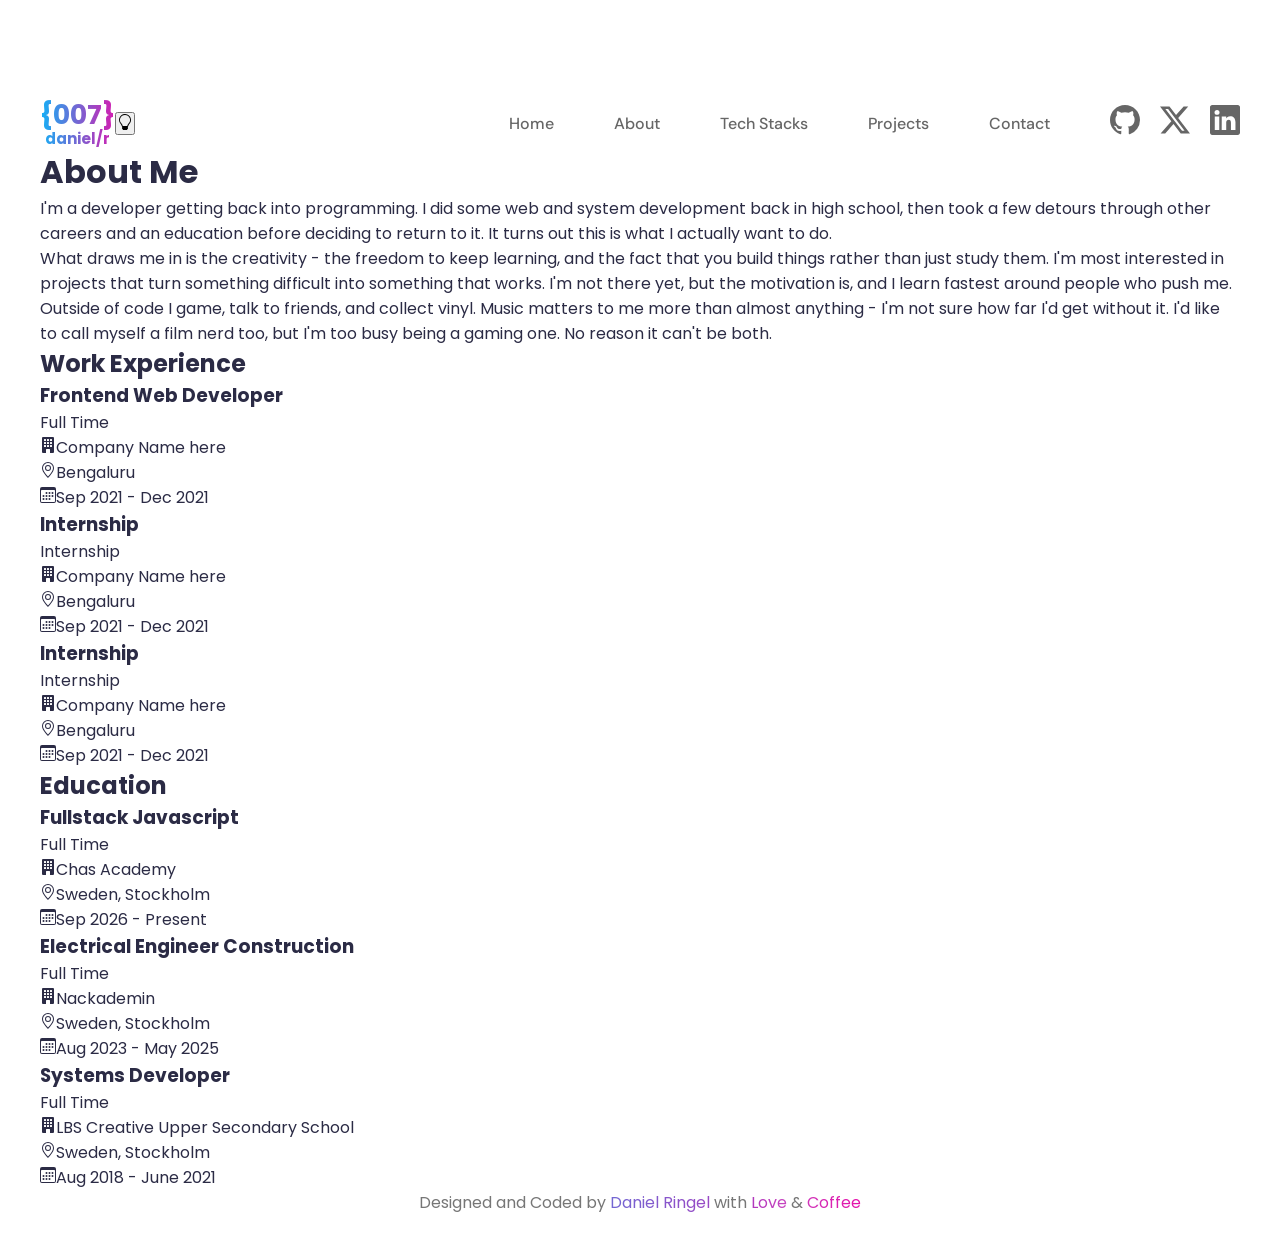
==== pages/about.html @ c1ab30cb "Add theme toggle button and script tag" ====
<!doctype html>
<html lang="en">
  <head>
    <meta charset="UTF-8" />
    <meta name="viewport" content="width=device-width, initial-scale=1.0" />
    <link rel="stylesheet" href="../css/base.css" />
    <link rel="stylesheet" href="../css/about.css" />
    <link rel="preconnect" href="https://fonts.googleapis.com" />
    <link rel="preconnect" href="https://fonts.gstatic.com" crossorigin />
    <link
      href="https://fonts.googleapis.com/css2?family=Poppins:wght@400;500;600;700&display=swap"
      rel="stylesheet"
    />
    <link
      href="https://fonts.googleapis.com/css2?family=DM+Sans:wght@400;500&family=Poppins:wght@400;500;600;700&display=swap"
      rel="stylesheet"
    />
    <title>About · Daniel Ringel</title>
  </head>
  <body>
    <!-- This is the header (Top-Container) -->
    <header>
      <!-- Logo being a clickable link to the site -->
      <a href="../index.html" class="logo">
        <span class="logo-code">{007}</span>
        <span class="logo-name">daniel/r</span>
      </a>
      <button class="theme-toggle" type="button" aria-label="">
        <svg
          xmlns="http://www.w3.org/2000/svg"
          width="16"
          height="16"
          fill="currentColor"
          class="bi bi-lightbulb"
          viewBox="0 0 16 16"
        >
          <path
            d="M2 6a6 6 0 1 1 10.174 4.31c-.203.196-.359.4-.453.619l-.762 1.769A.5.5 0 0 1 10.5 13a.5.5 0 0 1 0 1 .5.5 0 0 1 0 1l-.224.447a1 1 0 0 1-.894.553H6.618a1 1 0 0 1-.894-.553L5.5 15a.5.5 0 0 1 0-1 .5.5 0 0 1 0-1 .5.5 0 0 1-.46-.302l-.761-1.77a2 2 0 0 0-.453-.618A5.98 5.98 0 0 1 2 6m6-5a5 5 0 0 0-3.479 8.592c.263.254.514.564.676.941L5.83 12h4.342l.632-1.467c.162-.377.413-.687.676-.941A5 5 0 0 0 8 1"
          />
        </svg>
      </button>
      <button class="list-button" aria-label="Open menu">
        <svg
          xmlns="http://www.w3.org/2000/svg"
          width="16"
          height="16"
          fill="currentColor"
          viewBox="0 0 16 16"
        >
          <path
            fill-rule="evenodd"
            d="M2.5 12a.5.5 0 0 1 .5-.5h10a.5.5 0 0 1 0 1H3a.5.5 0 0 1-.5-.5m0-4a.5.5 0 0 1 .5-.5h10a.5.5 0 0 1 0 1H3a.5.5 0 0 1-.5-.5m0-4a.5.5 0 0 1 .5-.5h10a.5.5 0 0 1 0 1H3a.5.5 0 0 1-.5-.5"
          />
        </svg>
      </button>
      <!-- Navigator for the other pages and socials -->
      <nav>
        <!-- Clickable links that takes you to other pages -->
        <ul class="pages">
          <li><a href="../index.html">Home</a></li>
          <li><a href="./about.html">About</a></li>
          <li>
            <a href="./tech-stack.html"
              ><span class="mobile-only">Technologies</span
              ><span class="desktop-only">Tech Stacks</span></a
            >
          </li>
          <li><a href="./projects.html">Projects</a></li>
          <li><a href="./contact.html">Contact</a></li>
        </ul>
        <!-- Clickable links that takes you to the corresponding social site -->
        <ul class="social-references">
          <li>
            <a href="http://www.x.com/" aria-label="X"
              ><svg
                xmlns="http://www.w3.org/2000/svg"
                width="16"
                height="16"
                fill="currentColor"
                viewBox="0 0 16 16"
              >
                <path
                  d="M12.6.75h2.454l-5.36 6.142L16 15.25h-4.937l-3.867-5.07-4.425 5.07H.316l5.733-6.57L0 .75h5.063l3.495 4.633L12.601.75Zm-.86 13.028h1.36L4.323 2.145H2.865z"
                /></svg
            ></a>
          </li>
          <li>
            <a
              href="https://www.linkedin.com/in/daniel-ringel-713186295/"
              aria-label="LinkedIn"
              ><svg
                xmlns="http://www.w3.org/2000/svg"
                width="16"
                height="16"
                fill="currentColor"
                viewBox="0 0 16 16"
              >
                <path
                  d="M0 1.146C0 .513.526 0 1.175 0h13.65C15.474 0 16 .513 16 1.146v13.708c0 .633-.526 1.146-1.175 1.146H1.175C.526 16 0 15.487 0 14.854zm4.943 12.248V6.169H2.542v7.225zm-1.2-8.212c.837 0 1.358-.554 1.358-1.248-.015-.709-.52-1.248-1.342-1.248S2.4 3.226 2.4 3.934c0 .694.521 1.248 1.327 1.248zm4.908 8.212V9.359c0-.216.016-.432.08-.586.173-.431.568-.878 1.232-.878.869 0 1.216.662 1.216 1.634v3.865h2.401V9.25c0-2.22-1.184-3.252-2.764-3.252-1.274 0-1.845.7-2.165 1.193v.025h-.016l.016-.025V6.169h-2.4c.03.678 0 7.225 0 7.225z"
                /></svg
            ></a>
          </li>
          <li>
            <a href="https://github.com/Daniel-Ringel" aria-label="GitHub"
              ><svg
                xmlns="http://www.w3.org/2000/svg"
                width="16"
                height="16"
                fill="currentColor"
                viewBox="0 0 16 16"
              >
                <path
                  d="M8 0C3.58 0 0 3.58 0 8c0 3.54 2.29 6.53 5.47 7.59.4.07.55-.17.55-.38 0-.19-.01-.82-.01-1.49-2.01.37-2.53-.49-2.69-.94-.09-.23-.48-.94-.82-1.13-.28-.15-.68-.52-.01-.53.63-.01 1.08.58 1.23.82.72 1.21 1.87.87 2.33.66.07-.52.28-.87.51-1.07-1.78-.2-3.64-.89-3.64-3.95 0-.87.31-1.59.82-2.15-.08-.2-.36-1.02.08-2.12 0 0 .67-.21 2.2.82.64-.18 1.32-.27 2-.27s1.36.09 2 .27c1.53-1.04 2.2-.82 2.2-.82.44 1.1.16 1.92.08 2.12.51.56.82 1.27.82 2.15 0 3.07-1.87 3.75-3.65 3.95.29.25.54.73.54 1.48 0 1.07-.01 1.93-.01 2.2 0 .21.15.46.55.38A8.01 8.01 0 0 0 16 8c0-4.42-3.58-8-8-8"
                /></svg
            ></a>
          </li>
        </ul>
      </nav>
    </header>
    <!-- The front of the page -->
    <main>
      <h1>About Me</h1>

      <p>
        I'm a developer getting back into programming. I did some web and system
        development back in high school, then took a few detours through other
        careers and an education before deciding to return to it. It turns out
        this is what I actually want to do.
      </p>
      <p>
        What draws me in is the creativity - the freedom to keep learning, and
        the fact that you build things rather than just study them. I'm most
        interested in projects that turn something difficult into something that
        works. I'm not there yet, but the motivation is, and I learn fastest
        around people who push me.
      </p>
      <p>
        Outside of code I game, talk to friends, and collect vinyl. Music
        matters to me more than almost anything - I'm not sure how far I'd get
        without it. I'd like to call myself a film nerd too, but I'm too busy
        being a gaming one. No reason it can't be both.
      </p>

      <h2>Work Experience</h2>

      <article class="experience">
        <h3>Frontend Web Developer</h3>
        <span class="tag">Full Time</span>
        <p class="company">
          <svg
            xmlns="http://www.w3.org/2000/svg"
            width="16"
            height="16"
            fill="currentColor"
            class="bi bi-building-fill"
            viewBox="0 0 16 16"
          >
            <path
              d="M3 0a1 1 0 0 0-1 1v14a1 1 0 0 0 1 1h3v-3.5a.5.5 0 0 1 .5-.5h3a.5.5 0 0 1 .5.5V16h3a1 1 0 0 0 1-1V1a1 1 0 0 0-1-1zm1 2.5a.5.5 0 0 1 .5-.5h1a.5.5 0 0 1 .5.5v1a.5.5 0 0 1-.5.5h-1a.5.5 0 0 1-.5-.5zm3 0a.5.5 0 0 1 .5-.5h1a.5.5 0 0 1 .5.5v1a.5.5 0 0 1-.5.5h-1a.5.5 0 0 1-.5-.5zm3.5-.5h1a.5.5 0 0 1 .5.5v1a.5.5 0 0 1-.5.5h-1a.5.5 0 0 1-.5-.5v-1a.5.5 0 0 1 .5-.5M4 5.5a.5.5 0 0 1 .5-.5h1a.5.5 0 0 1 .5.5v1a.5.5 0 0 1-.5.5h-1a.5.5 0 0 1-.5-.5zM7.5 5h1a.5.5 0 0 1 .5.5v1a.5.5 0 0 1-.5.5h-1a.5.5 0 0 1-.5-.5v-1a.5.5 0 0 1 .5-.5m2.5.5a.5.5 0 0 1 .5-.5h1a.5.5 0 0 1 .5.5v1a.5.5 0 0 1-.5.5h-1a.5.5 0 0 1-.5-.5zM4.5 8h1a.5.5 0 0 1 .5.5v1a.5.5 0 0 1-.5.5h-1a.5.5 0 0 1-.5-.5v-1a.5.5 0 0 1 .5-.5m2.5.5a.5.5 0 0 1 .5-.5h1a.5.5 0 0 1 .5.5v1a.5.5 0 0 1-.5.5h-1a.5.5 0 0 1-.5-.5zm3.5-.5h1a.5.5 0 0 1 .5.5v1a.5.5 0 0 1-.5.5h-1a.5.5 0 0 1-.5-.5v-1a.5.5 0 0 1 .5-.5"
            /></svg
          ><span>Company Name here</span>
        </p>
        <p class="location">
          <svg
            xmlns="http://www.w3.org/2000/svg"
            width="16"
            height="16"
            fill="currentColor"
            class="bi bi-geo-alt"
            viewBox="0 0 16 16"
          >
            <path
              d="M12.166 8.94c-.524 1.062-1.234 2.12-1.96 3.07A32 32 0 0 1 8 14.58a32 32 0 0 1-2.206-2.57c-.726-.95-1.436-2.008-1.96-3.07C3.304 7.867 3 6.862 3 6a5 5 0 0 1 10 0c0 .862-.305 1.867-.834 2.94M8 16s6-5.686 6-10A6 6 0 0 0 2 6c0 4.314 6 10 6 10"
            />
            <path
              d="M8 8a2 2 0 1 1 0-4 2 2 0 0 1 0 4m0 1a3 3 0 1 0 0-6 3 3 0 0 0 0 6"
            /></svg
          ><span>Bengaluru</span>
        </p>
        <p class="dates">
          <svg
            xmlns="http://www.w3.org/2000/svg"
            width="16"
            height="16"
            fill="currentColor"
            class="desktop-only bi bi-calendar3"
            viewBox="0 0 16 16"
          >
            <path
              d="M14 0H2a2 2 0 0 0-2 2v12a2 2 0 0 0 2 2h12a2 2 0 0 0 2-2V2a2 2 0 0 0-2-2M1 3.857C1 3.384 1.448 3 2 3h12c.552 0 1 .384 1 .857v10.286c0 .473-.448.857-1 .857H2c-.552 0-1-.384-1-.857z"
            />
            <path
              d="M6.5 7a1 1 0 1 0 0-2 1 1 0 0 0 0 2m3 0a1 1 0 1 0 0-2 1 1 0 0 0 0 2m3 0a1 1 0 1 0 0-2 1 1 0 0 0 0 2m-9 3a1 1 0 1 0 0-2 1 1 0 0 0 0 2m3 0a1 1 0 1 0 0-2 1 1 0 0 0 0 2m3 0a1 1 0 1 0 0-2 1 1 0 0 0 0 2m3 0a1 1 0 1 0 0-2 1 1 0 0 0 0 2m-9 3a1 1 0 1 0 0-2 1 1 0 0 0 0 2m3 0a1 1 0 1 0 0-2 1 1 0 0 0 0 2m3 0a1 1 0 1 0 0-2 1 1 0 0 0 0 2"
            /></svg
          >Sep 2021 - Dec 2021
        </p>
      </article>

      <article class="experience">
        <h3>Internship</h3>
        <span class="tag">Internship</span>
        <p class="company">
          <svg
            xmlns="http://www.w3.org/2000/svg"
            width="16"
            height="16"
            fill="currentColor"
            class="bi bi-building-fill"
            viewBox="0 0 16 16"
          >
            <path
              d="M3 0a1 1 0 0 0-1 1v14a1 1 0 0 0 1 1h3v-3.5a.5.5 0 0 1 .5-.5h3a.5.5 0 0 1 .5.5V16h3a1 1 0 0 0 1-1V1a1 1 0 0 0-1-1zm1 2.5a.5.5 0 0 1 .5-.5h1a.5.5 0 0 1 .5.5v1a.5.5 0 0 1-.5.5h-1a.5.5 0 0 1-.5-.5zm3 0a.5.5 0 0 1 .5-.5h1a.5.5 0 0 1 .5.5v1a.5.5 0 0 1-.5.5h-1a.5.5 0 0 1-.5-.5zm3.5-.5h1a.5.5 0 0 1 .5.5v1a.5.5 0 0 1-.5.5h-1a.5.5 0 0 1-.5-.5v-1a.5.5 0 0 1 .5-.5M4 5.5a.5.5 0 0 1 .5-.5h1a.5.5 0 0 1 .5.5v1a.5.5 0 0 1-.5.5h-1a.5.5 0 0 1-.5-.5zM7.5 5h1a.5.5 0 0 1 .5.5v1a.5.5 0 0 1-.5.5h-1a.5.5 0 0 1-.5-.5v-1a.5.5 0 0 1 .5-.5m2.5.5a.5.5 0 0 1 .5-.5h1a.5.5 0 0 1 .5.5v1a.5.5 0 0 1-.5.5h-1a.5.5 0 0 1-.5-.5zM4.5 8h1a.5.5 0 0 1 .5.5v1a.5.5 0 0 1-.5.5h-1a.5.5 0 0 1-.5-.5v-1a.5.5 0 0 1 .5-.5m2.5.5a.5.5 0 0 1 .5-.5h1a.5.5 0 0 1 .5.5v1a.5.5 0 0 1-.5.5h-1a.5.5 0 0 1-.5-.5zm3.5-.5h1a.5.5 0 0 1 .5.5v1a.5.5 0 0 1-.5.5h-1a.5.5 0 0 1-.5-.5v-1a.5.5 0 0 1 .5-.5"
            /></svg
          ><span>Company Name here</span>
        </p>
        <p class="location">
          <svg
            xmlns="http://www.w3.org/2000/svg"
            width="16"
            height="16"
            fill="currentColor"
            class="bi bi-geo-alt"
            viewBox="0 0 16 16"
          >
            <path
              d="M12.166 8.94c-.524 1.062-1.234 2.12-1.96 3.07A32 32 0 0 1 8 14.58a32 32 0 0 1-2.206-2.57c-.726-.95-1.436-2.008-1.96-3.07C3.304 7.867 3 6.862 3 6a5 5 0 0 1 10 0c0 .862-.305 1.867-.834 2.94M8 16s6-5.686 6-10A6 6 0 0 0 2 6c0 4.314 6 10 6 10"
            />
            <path
              d="M8 8a2 2 0 1 1 0-4 2 2 0 0 1 0 4m0 1a3 3 0 1 0 0-6 3 3 0 0 0 0 6"
            /></svg
          ><span>Bengaluru</span>
        </p>
        <p class="dates">
          <svg
            xmlns="http://www.w3.org/2000/svg"
            width="16"
            height="16"
            fill="currentColor"
            class="desktop-only bi bi-calendar3"
            viewBox="0 0 16 16"
          >
            <path
              d="M14 0H2a2 2 0 0 0-2 2v12a2 2 0 0 0 2 2h12a2 2 0 0 0 2-2V2a2 2 0 0 0-2-2M1 3.857C1 3.384 1.448 3 2 3h12c.552 0 1 .384 1 .857v10.286c0 .473-.448.857-1 .857H2c-.552 0-1-.384-1-.857z"
            />
            <path
              d="M6.5 7a1 1 0 1 0 0-2 1 1 0 0 0 0 2m3 0a1 1 0 1 0 0-2 1 1 0 0 0 0 2m3 0a1 1 0 1 0 0-2 1 1 0 0 0 0 2m-9 3a1 1 0 1 0 0-2 1 1 0 0 0 0 2m3 0a1 1 0 1 0 0-2 1 1 0 0 0 0 2m3 0a1 1 0 1 0 0-2 1 1 0 0 0 0 2m3 0a1 1 0 1 0 0-2 1 1 0 0 0 0 2m-9 3a1 1 0 1 0 0-2 1 1 0 0 0 0 2m3 0a1 1 0 1 0 0-2 1 1 0 0 0 0 2m3 0a1 1 0 1 0 0-2 1 1 0 0 0 0 2"
            /></svg
          >Sep 2021 - Dec 2021
        </p>
      </article>

      <article class="experience">
        <h3>Internship</h3>
        <span class="tag">Internship</span>
        <p class="company">
          <svg
            xmlns="http://www.w3.org/2000/svg"
            width="16"
            height="16"
            fill="currentColor"
            class="bi bi-building-fill"
            viewBox="0 0 16 16"
          >
            <path
              d="M3 0a1 1 0 0 0-1 1v14a1 1 0 0 0 1 1h3v-3.5a.5.5 0 0 1 .5-.5h3a.5.5 0 0 1 .5.5V16h3a1 1 0 0 0 1-1V1a1 1 0 0 0-1-1zm1 2.5a.5.5 0 0 1 .5-.5h1a.5.5 0 0 1 .5.5v1a.5.5 0 0 1-.5.5h-1a.5.5 0 0 1-.5-.5zm3 0a.5.5 0 0 1 .5-.5h1a.5.5 0 0 1 .5.5v1a.5.5 0 0 1-.5.5h-1a.5.5 0 0 1-.5-.5zm3.5-.5h1a.5.5 0 0 1 .5.5v1a.5.5 0 0 1-.5.5h-1a.5.5 0 0 1-.5-.5v-1a.5.5 0 0 1 .5-.5M4 5.5a.5.5 0 0 1 .5-.5h1a.5.5 0 0 1 .5.5v1a.5.5 0 0 1-.5.5h-1a.5.5 0 0 1-.5-.5zM7.5 5h1a.5.5 0 0 1 .5.5v1a.5.5 0 0 1-.5.5h-1a.5.5 0 0 1-.5-.5v-1a.5.5 0 0 1 .5-.5m2.5.5a.5.5 0 0 1 .5-.5h1a.5.5 0 0 1 .5.5v1a.5.5 0 0 1-.5.5h-1a.5.5 0 0 1-.5-.5zM4.5 8h1a.5.5 0 0 1 .5.5v1a.5.5 0 0 1-.5.5h-1a.5.5 0 0 1-.5-.5v-1a.5.5 0 0 1 .5-.5m2.5.5a.5.5 0 0 1 .5-.5h1a.5.5 0 0 1 .5.5v1a.5.5 0 0 1-.5.5h-1a.5.5 0 0 1-.5-.5zm3.5-.5h1a.5.5 0 0 1 .5.5v1a.5.5 0 0 1-.5.5h-1a.5.5 0 0 1-.5-.5v-1a.5.5 0 0 1 .5-.5"
            /></svg
          ><span>Company Name here</span>
        </p>
        <p class="location">
          <svg
            xmlns="http://www.w3.org/2000/svg"
            width="16"
            height="16"
            fill="currentColor"
            class="bi bi-geo-alt"
            viewBox="0 0 16 16"
          >
            <path
              d="M12.166 8.94c-.524 1.062-1.234 2.12-1.96 3.07A32 32 0 0 1 8 14.58a32 32 0 0 1-2.206-2.57c-.726-.95-1.436-2.008-1.96-3.07C3.304 7.867 3 6.862 3 6a5 5 0 0 1 10 0c0 .862-.305 1.867-.834 2.94M8 16s6-5.686 6-10A6 6 0 0 0 2 6c0 4.314 6 10 6 10"
            />
            <path
              d="M8 8a2 2 0 1 1 0-4 2 2 0 0 1 0 4m0 1a3 3 0 1 0 0-6 3 3 0 0 0 0 6"
            /></svg
          ><span>Bengaluru</span>
        </p>
        <p class="dates">
          <svg
            xmlns="http://www.w3.org/2000/svg"
            width="16"
            height="16"
            fill="currentColor"
            class="desktop-only bi bi-calendar3"
            viewBox="0 0 16 16"
          >
            <path
              d="M14 0H2a2 2 0 0 0-2 2v12a2 2 0 0 0 2 2h12a2 2 0 0 0 2-2V2a2 2 0 0 0-2-2M1 3.857C1 3.384 1.448 3 2 3h12c.552 0 1 .384 1 .857v10.286c0 .473-.448.857-1 .857H2c-.552 0-1-.384-1-.857z"
            />
            <path
              d="M6.5 7a1 1 0 1 0 0-2 1 1 0 0 0 0 2m3 0a1 1 0 1 0 0-2 1 1 0 0 0 0 2m3 0a1 1 0 1 0 0-2 1 1 0 0 0 0 2m-9 3a1 1 0 1 0 0-2 1 1 0 0 0 0 2m3 0a1 1 0 1 0 0-2 1 1 0 0 0 0 2m3 0a1 1 0 1 0 0-2 1 1 0 0 0 0 2m3 0a1 1 0 1 0 0-2 1 1 0 0 0 0 2m-9 3a1 1 0 1 0 0-2 1 1 0 0 0 0 2m3 0a1 1 0 1 0 0-2 1 1 0 0 0 0 2m3 0a1 1 0 1 0 0-2 1 1 0 0 0 0 2"
            /></svg
          >Sep 2021 - Dec 2021
        </p>
      </article>

      <h2>Education</h2>

      <article class="experience">
        <h3>Fullstack Javascript</h3>
        <span class="tag">Full Time</span>
        <p class="company">
          <svg
            xmlns="http://www.w3.org/2000/svg"
            width="16"
            height="16"
            fill="currentColor"
            class="bi bi-building-fill"
            viewBox="0 0 16 16"
          >
            <path
              d="M3 0a1 1 0 0 0-1 1v14a1 1 0 0 0 1 1h3v-3.5a.5.5 0 0 1 .5-.5h3a.5.5 0 0 1 .5.5V16h3a1 1 0 0 0 1-1V1a1 1 0 0 0-1-1zm1 2.5a.5.5 0 0 1 .5-.5h1a.5.5 0 0 1 .5.5v1a.5.5 0 0 1-.5.5h-1a.5.5 0 0 1-.5-.5zm3 0a.5.5 0 0 1 .5-.5h1a.5.5 0 0 1 .5.5v1a.5.5 0 0 1-.5.5h-1a.5.5 0 0 1-.5-.5zm3.5-.5h1a.5.5 0 0 1 .5.5v1a.5.5 0 0 1-.5.5h-1a.5.5 0 0 1-.5-.5v-1a.5.5 0 0 1 .5-.5M4 5.5a.5.5 0 0 1 .5-.5h1a.5.5 0 0 1 .5.5v1a.5.5 0 0 1-.5.5h-1a.5.5 0 0 1-.5-.5zM7.5 5h1a.5.5 0 0 1 .5.5v1a.5.5 0 0 1-.5.5h-1a.5.5 0 0 1-.5-.5v-1a.5.5 0 0 1 .5-.5m2.5.5a.5.5 0 0 1 .5-.5h1a.5.5 0 0 1 .5.5v1a.5.5 0 0 1-.5.5h-1a.5.5 0 0 1-.5-.5zM4.5 8h1a.5.5 0 0 1 .5.5v1a.5.5 0 0 1-.5.5h-1a.5.5 0 0 1-.5-.5v-1a.5.5 0 0 1 .5-.5m2.5.5a.5.5 0 0 1 .5-.5h1a.5.5 0 0 1 .5.5v1a.5.5 0 0 1-.5.5h-1a.5.5 0 0 1-.5-.5zm3.5-.5h1a.5.5 0 0 1 .5.5v1a.5.5 0 0 1-.5.5h-1a.5.5 0 0 1-.5-.5v-1a.5.5 0 0 1 .5-.5"
            /></svg
          ><span>Chas Academy</span>
        </p>
        <p class="location">
          <svg
            xmlns="http://www.w3.org/2000/svg"
            width="16"
            height="16"
            fill="currentColor"
            class="bi bi-geo-alt"
            viewBox="0 0 16 16"
          >
            <path
              d="M12.166 8.94c-.524 1.062-1.234 2.12-1.96 3.07A32 32 0 0 1 8 14.58a32 32 0 0 1-2.206-2.57c-.726-.95-1.436-2.008-1.96-3.07C3.304 7.867 3 6.862 3 6a5 5 0 0 1 10 0c0 .862-.305 1.867-.834 2.94M8 16s6-5.686 6-10A6 6 0 0 0 2 6c0 4.314 6 10 6 10"
            />
            <path
              d="M8 8a2 2 0 1 1 0-4 2 2 0 0 1 0 4m0 1a3 3 0 1 0 0-6 3 3 0 0 0 0 6"
            /></svg
          ><span>Sweden, Stockholm</span>
        </p>
        <p class="dates">
          <svg
            xmlns="http://www.w3.org/2000/svg"
            width="16"
            height="16"
            fill="currentColor"
            class="desktop-only bi bi-calendar3"
            viewBox="0 0 16 16"
          >
            <path
              d="M14 0H2a2 2 0 0 0-2 2v12a2 2 0 0 0 2 2h12a2 2 0 0 0 2-2V2a2 2 0 0 0-2-2M1 3.857C1 3.384 1.448 3 2 3h12c.552 0 1 .384 1 .857v10.286c0 .473-.448.857-1 .857H2c-.552 0-1-.384-1-.857z"
            />
            <path
              d="M6.5 7a1 1 0 1 0 0-2 1 1 0 0 0 0 2m3 0a1 1 0 1 0 0-2 1 1 0 0 0 0 2m3 0a1 1 0 1 0 0-2 1 1 0 0 0 0 2m-9 3a1 1 0 1 0 0-2 1 1 0 0 0 0 2m3 0a1 1 0 1 0 0-2 1 1 0 0 0 0 2m3 0a1 1 0 1 0 0-2 1 1 0 0 0 0 2m3 0a1 1 0 1 0 0-2 1 1 0 0 0 0 2m-9 3a1 1 0 1 0 0-2 1 1 0 0 0 0 2m3 0a1 1 0 1 0 0-2 1 1 0 0 0 0 2m3 0a1 1 0 1 0 0-2 1 1 0 0 0 0 2"
            /></svg
          >Sep 2026 - Present
        </p>
      </article>

      <article class="experience">
        <h3>Electrical Engineer Construction</h3>
        <span class="tag">Full Time</span>
        <p class="company">
          <svg
            xmlns="http://www.w3.org/2000/svg"
            width="16"
            height="16"
            fill="currentColor"
            class="bi bi-building-fill"
            viewBox="0 0 16 16"
          >
            <path
              d="M3 0a1 1 0 0 0-1 1v14a1 1 0 0 0 1 1h3v-3.5a.5.5 0 0 1 .5-.5h3a.5.5 0 0 1 .5.5V16h3a1 1 0 0 0 1-1V1a1 1 0 0 0-1-1zm1 2.5a.5.5 0 0 1 .5-.5h1a.5.5 0 0 1 .5.5v1a.5.5 0 0 1-.5.5h-1a.5.5 0 0 1-.5-.5zm3 0a.5.5 0 0 1 .5-.5h1a.5.5 0 0 1 .5.5v1a.5.5 0 0 1-.5.5h-1a.5.5 0 0 1-.5-.5zm3.5-.5h1a.5.5 0 0 1 .5.5v1a.5.5 0 0 1-.5.5h-1a.5.5 0 0 1-.5-.5v-1a.5.5 0 0 1 .5-.5M4 5.5a.5.5 0 0 1 .5-.5h1a.5.5 0 0 1 .5.5v1a.5.5 0 0 1-.5.5h-1a.5.5 0 0 1-.5-.5zM7.5 5h1a.5.5 0 0 1 .5.5v1a.5.5 0 0 1-.5.5h-1a.5.5 0 0 1-.5-.5v-1a.5.5 0 0 1 .5-.5m2.5.5a.5.5 0 0 1 .5-.5h1a.5.5 0 0 1 .5.5v1a.5.5 0 0 1-.5.5h-1a.5.5 0 0 1-.5-.5zM4.5 8h1a.5.5 0 0 1 .5.5v1a.5.5 0 0 1-.5.5h-1a.5.5 0 0 1-.5-.5v-1a.5.5 0 0 1 .5-.5m2.5.5a.5.5 0 0 1 .5-.5h1a.5.5 0 0 1 .5.5v1a.5.5 0 0 1-.5.5h-1a.5.5 0 0 1-.5-.5zm3.5-.5h1a.5.5 0 0 1 .5.5v1a.5.5 0 0 1-.5.5h-1a.5.5 0 0 1-.5-.5v-1a.5.5 0 0 1 .5-.5"
            /></svg
          ><span>Nackademin</span>
        </p>
        <p class="location">
          <svg
            xmlns="http://www.w3.org/2000/svg"
            width="16"
            height="16"
            fill="currentColor"
            class="bi bi-geo-alt"
            viewBox="0 0 16 16"
          >
            <path
              d="M12.166 8.94c-.524 1.062-1.234 2.12-1.96 3.07A32 32 0 0 1 8 14.58a32 32 0 0 1-2.206-2.57c-.726-.95-1.436-2.008-1.96-3.07C3.304 7.867 3 6.862 3 6a5 5 0 0 1 10 0c0 .862-.305 1.867-.834 2.94M8 16s6-5.686 6-10A6 6 0 0 0 2 6c0 4.314 6 10 6 10"
            />
            <path
              d="M8 8a2 2 0 1 1 0-4 2 2 0 0 1 0 4m0 1a3 3 0 1 0 0-6 3 3 0 0 0 0 6"
            /></svg
          ><span>Sweden, Stockholm</span>
        </p>
        <p class="dates">
          <svg
            xmlns="http://www.w3.org/2000/svg"
            width="16"
            height="16"
            fill="currentColor"
            class="desktop-only bi bi-calendar3"
            viewBox="0 0 16 16"
          >
            <path
              d="M14 0H2a2 2 0 0 0-2 2v12a2 2 0 0 0 2 2h12a2 2 0 0 0 2-2V2a2 2 0 0 0-2-2M1 3.857C1 3.384 1.448 3 2 3h12c.552 0 1 .384 1 .857v10.286c0 .473-.448.857-1 .857H2c-.552 0-1-.384-1-.857z"
            />
            <path
              d="M6.5 7a1 1 0 1 0 0-2 1 1 0 0 0 0 2m3 0a1 1 0 1 0 0-2 1 1 0 0 0 0 2m3 0a1 1 0 1 0 0-2 1 1 0 0 0 0 2m-9 3a1 1 0 1 0 0-2 1 1 0 0 0 0 2m3 0a1 1 0 1 0 0-2 1 1 0 0 0 0 2m3 0a1 1 0 1 0 0-2 1 1 0 0 0 0 2m3 0a1 1 0 1 0 0-2 1 1 0 0 0 0 2m-9 3a1 1 0 1 0 0-2 1 1 0 0 0 0 2m3 0a1 1 0 1 0 0-2 1 1 0 0 0 0 2m3 0a1 1 0 1 0 0-2 1 1 0 0 0 0 2"
            /></svg
          >Aug 2023 - May 2025
        </p>
      </article>

      <article class="experience">
        <h3>Systems Developer</h3>
        <span class="tag">Full Time</span>
        <p class="company">
          <svg
            xmlns="http://www.w3.org/2000/svg"
            width="16"
            height="16"
            fill="currentColor"
            class="bi bi-building-fill"
            viewBox="0 0 16 16"
          >
            <path
              d="M3 0a1 1 0 0 0-1 1v14a1 1 0 0 0 1 1h3v-3.5a.5.5 0 0 1 .5-.5h3a.5.5 0 0 1 .5.5V16h3a1 1 0 0 0 1-1V1a1 1 0 0 0-1-1zm1 2.5a.5.5 0 0 1 .5-.5h1a.5.5 0 0 1 .5.5v1a.5.5 0 0 1-.5.5h-1a.5.5 0 0 1-.5-.5zm3 0a.5.5 0 0 1 .5-.5h1a.5.5 0 0 1 .5.5v1a.5.5 0 0 1-.5.5h-1a.5.5 0 0 1-.5-.5zm3.5-.5h1a.5.5 0 0 1 .5.5v1a.5.5 0 0 1-.5.5h-1a.5.5 0 0 1-.5-.5v-1a.5.5 0 0 1 .5-.5M4 5.5a.5.5 0 0 1 .5-.5h1a.5.5 0 0 1 .5.5v1a.5.5 0 0 1-.5.5h-1a.5.5 0 0 1-.5-.5zM7.5 5h1a.5.5 0 0 1 .5.5v1a.5.5 0 0 1-.5.5h-1a.5.5 0 0 1-.5-.5v-1a.5.5 0 0 1 .5-.5m2.5.5a.5.5 0 0 1 .5-.5h1a.5.5 0 0 1 .5.5v1a.5.5 0 0 1-.5.5h-1a.5.5 0 0 1-.5-.5zM4.5 8h1a.5.5 0 0 1 .5.5v1a.5.5 0 0 1-.5.5h-1a.5.5 0 0 1-.5-.5v-1a.5.5 0 0 1 .5-.5m2.5.5a.5.5 0 0 1 .5-.5h1a.5.5 0 0 1 .5.5v1a.5.5 0 0 1-.5.5h-1a.5.5 0 0 1-.5-.5zm3.5-.5h1a.5.5 0 0 1 .5.5v1a.5.5 0 0 1-.5.5h-1a.5.5 0 0 1-.5-.5v-1a.5.5 0 0 1 .5-.5"
            /></svg
          ><span>LBS Creative Upper Secondary School</span>
        </p>
        <p class="location">
          <svg
            xmlns="http://www.w3.org/2000/svg"
            width="16"
            height="16"
            fill="currentColor"
            class="bi bi-geo-alt"
            viewBox="0 0 16 16"
          >
            <path
              d="M12.166 8.94c-.524 1.062-1.234 2.12-1.96 3.07A32 32 0 0 1 8 14.58a32 32 0 0 1-2.206-2.57c-.726-.95-1.436-2.008-1.96-3.07C3.304 7.867 3 6.862 3 6a5 5 0 0 1 10 0c0 .862-.305 1.867-.834 2.94M8 16s6-5.686 6-10A6 6 0 0 0 2 6c0 4.314 6 10 6 10"
            />
            <path
              d="M8 8a2 2 0 1 1 0-4 2 2 0 0 1 0 4m0 1a3 3 0 1 0 0-6 3 3 0 0 0 0 6"
            /></svg
          ><span>Sweden, Stockholm</span>
        </p>
        <p class="dates">
          <svg
            xmlns="http://www.w3.org/2000/svg"
            width="16"
            height="16"
            fill="currentColor"
            class="desktop-only bi bi-calendar3"
            viewBox="0 0 16 16"
          >
            <path
              d="M14 0H2a2 2 0 0 0-2 2v12a2 2 0 0 0 2 2h12a2 2 0 0 0 2-2V2a2 2 0 0 0-2-2M1 3.857C1 3.384 1.448 3 2 3h12c.552 0 1 .384 1 .857v10.286c0 .473-.448.857-1 .857H2c-.552 0-1-.384-1-.857z"
            />
            <path
              d="M6.5 7a1 1 0 1 0 0-2 1 1 0 0 0 0 2m3 0a1 1 0 1 0 0-2 1 1 0 0 0 0 2m3 0a1 1 0 1 0 0-2 1 1 0 0 0 0 2m-9 3a1 1 0 1 0 0-2 1 1 0 0 0 0 2m3 0a1 1 0 1 0 0-2 1 1 0 0 0 0 2m3 0a1 1 0 1 0 0-2 1 1 0 0 0 0 2m3 0a1 1 0 1 0 0-2 1 1 0 0 0 0 2m-9 3a1 1 0 1 0 0-2 1 1 0 0 0 0 2m3 0a1 1 0 1 0 0-2 1 1 0 0 0 0 2m3 0a1 1 0 1 0 0-2 1 1 0 0 0 0 2"
            /></svg
          >Aug 2018 - June 2021
        </p>
      </article>
    </main>

    <footer>
      <p>
        Designed and Coded by
        <span class="gradient-text author">Daniel Ringel</span> with
        <span class="gradient-text love">Love</span> &
        <span class="gradient-text coffee">Coffee</span>
      </p>
    </footer>
  </body>
</html>
---- css/base.css ----
* {
  margin: 0;
  padding: 0;
  box-sizing: border-box;
}

:root {
  color-scheme: light dark;

  --color-blue: #3a86ff;
  --color-purple: #8c56d4;
  --color-logo-start-gradient: #13b1f6;
  --color-logo-end-gradient: #d51cb0;
  --color-author-start-gradient: #7267d3;
  --color-author-end-gradient: #9949c5;
  --color-coffee-start-gradient: #d034b9;
  --color-coffee-end-gradient: #e510aa;
  --color-love-start-gradient: #b038bd;
  --color-love-end-gradient: #c845c0;
  --color-text: #19191a;
  --color-bg: #ffffff;
  --color-nav: #666666;
  --color-footer: #767676;
  --color-heading: #2b2b45;
  --color-text-muted: #6b6b6b;
  --color-text-muted-ligher: #767676;
  --color-tag-bg: #DFFEE2;
  --color-tag-text: #2F6E21;
  --color-border-mobile: #e0e0e0;
  --color-border-desktop: #F1F1F2;
  --color-header-about: #42446E;
  --color-link: #333333;
  --color-shadow: #00000033;
  --color-black: #000000;
  --color-contact-paragraph: #1E0E62;
  --color-card-bg: #ffffff;
}

body {
  font-family: "Poppins", sans-serif;
  background: var(--color-bg);
  color: var(--color-text);
  padding: 20px;
  display: flex;
  flex-direction: column;
  min-height: 100vh;
}

header {
  display: flex;
  flex-wrap: wrap;
  justify-content: space-between;
  align-items: center;
}

.logo {
  background: linear-gradient(
    to right,
    var(--color-logo-start-gradient),
    var(--color-logo-end-gradient)
  );
  background-clip: text;
  -webkit-background-clip: text;
  color: transparent;
  display: flex;
  flex-direction: column;
  text-decoration: none;
  font-weight: 700;
  line-height: 1.15;
}

.logo-code {
  font-size: 26.5px;
  text-align: center;
}

.logo-name {
  font-size: 15px;
  text-align: center;
}

.list-button {
  background: none;
  border: none;
  padding: 0;
  cursor: pointer;
}

.list-button svg {
  width: 30px;
  height: auto;
}

nav {
  width: 100%;
  display: flex;
  flex-direction: column;
  align-content: center;
  gap: 20px;
  margin-top: 24px;
}

.desktop-only {
  display: none;
}

.pages {
  font-family: "DM Sans", sans-serif;
  list-style: none;
  display: flex;
  flex-direction: column;
  gap: 8px;
  text-align: center;
}

.pages a {
  text-decoration: none;
  color: var(--color-text);
  font-weight: 500;
}

.social-references {
  display: flex;
  justify-content: space-evenly;
  list-style: none;
  reading-flow: flex-visual;
}

.social-references svg {
  width: 30px;
  height: 30px;
}

.social-references a {
  color: var(--color-text);
}

main {
  flex: 1;
}

.main-author {
  background: linear-gradient(to right, var(--color-blue), var(--color-purple));
}

.author {
  background: var(--color-text);
}

.love {
  background: linear-gradient(to right, var(--color-blue), var(--color-purple));
}

.coffee {
  background: linear-gradient(to right, var(--color-blue), var(--color-purple));
}

.gradient-text {
  -webkit-background-clip: text;
  background-clip: text;
  color: transparent;
}

footer {
  text-align: center;
}

@media (min-width: 600px) {
  body {
    padding: 40px 20px;
  }

  header,
  main,
  footer {
    max-width: 1200px;
    width: 100%;
    margin-left: auto;
    margin-right: auto;
  }

  header {
    margin-top: 60px;
  }

  :root {
    --color-text: #2b2b45;
  }

  .list-button {
    display: none;
  }

  nav {
    flex: 1;
    flex-direction: row;
    justify-content: flex-end;
    align-items: center;
    margin-top: 0;
    gap: 60px;
  }

  .mobile-only {
    display: none;
  }
  .desktop-only {
    display: inline;
  }

  .pages {
    flex-direction: row;
    gap: 60px;
  }

  .pages a {
    color: var(--color-nav);
  }

  .social-references {
    gap: 20px;
  }

  .social-references svg {
    width: 30px;
    color: var(--color-nav);
  }

  .social-references li:nth-child(3) {
    order: 1;
  }
  .social-references li:nth-child(1) {
    order: 2;
  }
  .social-references li:nth-child(2) {
    order: 3;
  }

  section.mobile-only {
    display:none;
  }

  p > .author {
    background: linear-gradient(
      to right,
      var(--color-author-start-gradient),
      var(--color-author-end-gradient)
    );
    -webkit-background-clip: text;
    background-clip: text;
    color: transparent;
  }

  .love {
    background: linear-gradient(
      to right,
      var(--color-love-start-gradient),
      var(--color-love-end-gradient)
    );
  }

  .coffee {
    background: linear-gradient(
      to right,
      var(--color-coffee-start-gradient),
      var(--color-coffee-end-gradient)
    );
  }

  .gradient-text {
    -webkit-background-clip: text;
    background-clip: text;
    color: transparent;
  }

  footer {
    color: var(--color-footer);
  }
}


  :root.dark {
    --color-blue: #3a86ff;
    --color-purple: #8c56d4;
    --color-logo-start-gradient: #13b1f6;
    --color-logo-end-gradient: #d51cb0;
    --color-author-start-gradient: #7267d3;
    --color-author-end-gradient: #9949c5;
    --color-coffee-start-gradient: #d034b9;
    --color-coffee-end-gradient: #e510aa;
    --color-love-start-gradient: #b038bd;
    --color-love-end-gradient: #c845c0;
    --color-text: #D9D9D9;
    --color-bg: #191919;
    --color-nav: #A7A7A7;
    --color-footer: #CCCCCC;
    --color-heading: #CCCCCC;
    --color-text-muted: #CCCCCC;
    --color-text-muted-ligher: #D9D9D9;
    --color-tag-bg: #DFFEE2;
    --color-tag-text: #2F6E21;
    --color-border-mobile: #e0e0e0;
    --color-border-desktop: #F1F1F2;
    --color-header-about: #CCCCCC;
    --color-link: #FFFFFF;
    --color-shadow: #00000033;
    --color-black: #CCCCCC;
    --color-contact-paragraph: #CCCCCC;
    --color-card-bg: #363636;
  }

  .dark .project-links img {
    filter: invert(1);
  }

  .dark .invert-dark {
    filter: invert(1);
  }
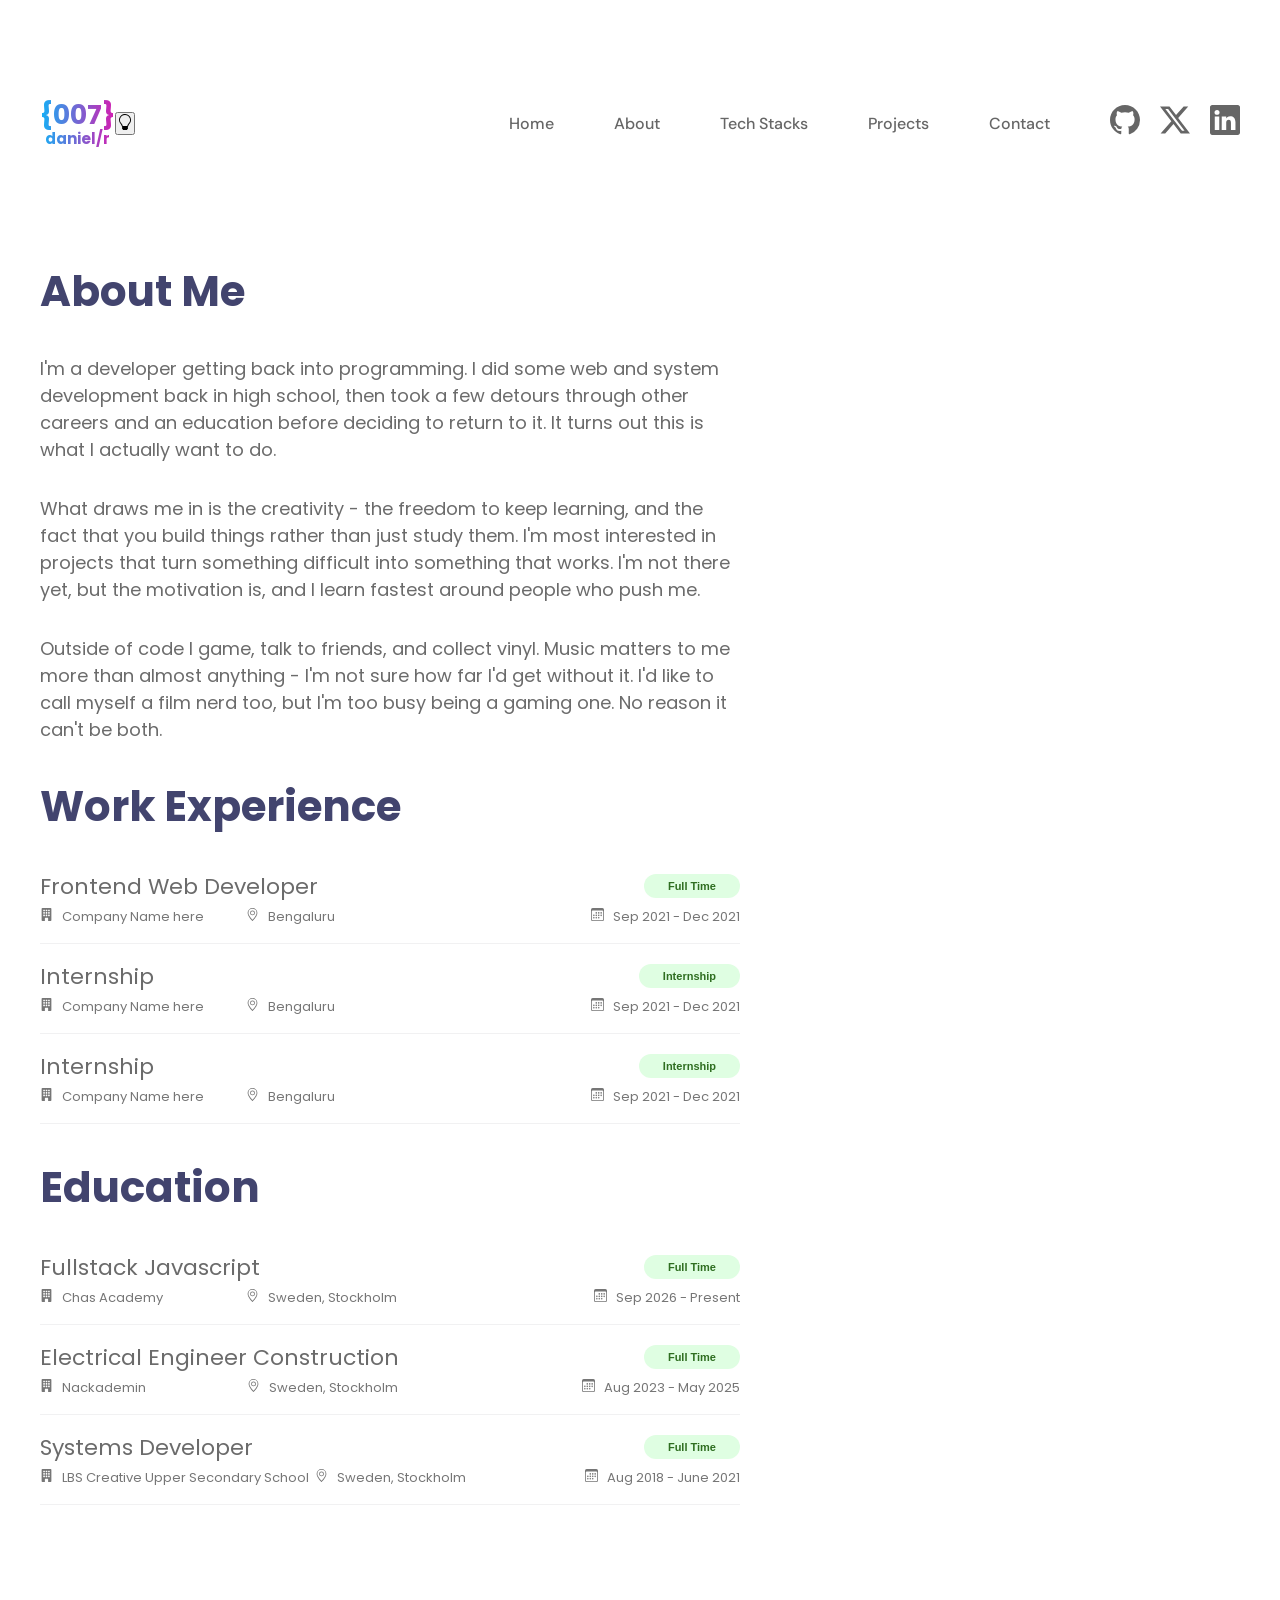
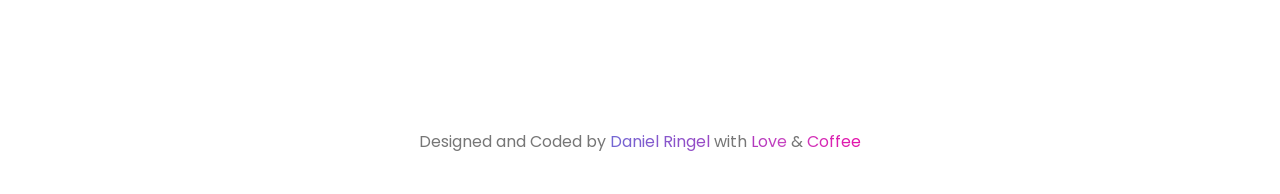
==== commit 1e9b5816: "Format all files with Prettier" ====
--- a/pages/about.html
+++ b/pages/about.html
@@ -5,6 +5,7 @@
     <meta name="viewport" content="width=device-width, initial-scale=1.0" />
     <link rel="stylesheet" href="../css/base.css" />
     <link rel="stylesheet" href="../css/about.css" />
+    <script src="../js/theme.js" defer></script>
     <link rel="preconnect" href="https://fonts.googleapis.com" />
     <link rel="preconnect" href="https://fonts.gstatic.com" crossorigin />
     <link
@@ -25,7 +26,11 @@
         <span class="logo-code">{007}</span>
         <span class="logo-name">daniel/r</span>
       </a>
-      <button class="theme-toggle" type="button" aria-label="">
+      <button
+        class="theme-toggle"
+        type="button"
+        aria-label="Switch to dark mode"
+      >
         <svg
           xmlns="http://www.w3.org/2000/svg"
           width="16"
@@ -60,10 +65,10 @@
           <li><a href="../index.html">Home</a></li>
           <li><a href="./about.html">About</a></li>
           <li>
-            <a href="./tech-stack.html"
-              ><span class="mobile-only">Technologies</span
-              ><span class="desktop-only">Tech Stacks</span></a
-            >
+            <a href="./tech-stack.html">
+              <span class="mobile-only">Technologies</span>
+              <span class="desktop-only">Tech Stacks</span>
+            </a>
           </li>
           <li><a href="./projects.html">Projects</a></li>
           <li><a href="./contact.html">Contact</a></li>
@@ -71,8 +76,8 @@
         <!-- Clickable links that takes you to the corresponding social site -->
         <ul class="social-references">
           <li>
-            <a href="http://www.x.com/" aria-label="X"
-              ><svg
+            <a href="http://www.x.com/" aria-label="X">
+              <svg
                 xmlns="http://www.w3.org/2000/svg"
                 width="16"
                 height="16"
@@ -81,14 +86,16 @@
               >
                 <path
                   d="M12.6.75h2.454l-5.36 6.142L16 15.25h-4.937l-3.867-5.07-4.425 5.07H.316l5.733-6.57L0 .75h5.063l3.495 4.633L12.601.75Zm-.86 13.028h1.36L4.323 2.145H2.865z"
-                /></svg
-            ></a>
+                />
+              </svg>
+            </a>
           </li>
           <li>
             <a
               href="https://www.linkedin.com/in/daniel-ringel-713186295/"
               aria-label="LinkedIn"
-              ><svg
+            >
+              <svg
                 xmlns="http://www.w3.org/2000/svg"
                 width="16"
                 height="16"
@@ -97,12 +104,13 @@
               >
                 <path
                   d="M0 1.146C0 .513.526 0 1.175 0h13.65C15.474 0 16 .513 16 1.146v13.708c0 .633-.526 1.146-1.175 1.146H1.175C.526 16 0 15.487 0 14.854zm4.943 12.248V6.169H2.542v7.225zm-1.2-8.212c.837 0 1.358-.554 1.358-1.248-.015-.709-.52-1.248-1.342-1.248S2.4 3.226 2.4 3.934c0 .694.521 1.248 1.327 1.248zm4.908 8.212V9.359c0-.216.016-.432.08-.586.173-.431.568-.878 1.232-.878.869 0 1.216.662 1.216 1.634v3.865h2.401V9.25c0-2.22-1.184-3.252-2.764-3.252-1.274 0-1.845.7-2.165 1.193v.025h-.016l.016-.025V6.169h-2.4c.03.678 0 7.225 0 7.225z"
-                /></svg
-            ></a>
+                />
+              </svg>
+            </a>
           </li>
           <li>
-            <a href="https://github.com/Daniel-Ringel" aria-label="GitHub"
-              ><svg
+            <a href="https://github.com/Daniel-Ringel" aria-label="GitHub">
+              <svg
                 xmlns="http://www.w3.org/2000/svg"
                 width="16"
                 height="16"
@@ -111,8 +119,9 @@
               >
                 <path
                   d="M8 0C3.58 0 0 3.58 0 8c0 3.54 2.29 6.53 5.47 7.59.4.07.55-.17.55-.38 0-.19-.01-.82-.01-1.49-2.01.37-2.53-.49-2.69-.94-.09-.23-.48-.94-.82-1.13-.28-.15-.68-.52-.01-.53.63-.01 1.08.58 1.23.82.72 1.21 1.87.87 2.33.66.07-.52.28-.87.51-1.07-1.78-.2-3.64-.89-3.64-3.95 0-.87.31-1.59.82-2.15-.08-.2-.36-1.02.08-2.12 0 0 .67-.21 2.2.82.64-.18 1.32-.27 2-.27s1.36.09 2 .27c1.53-1.04 2.2-.82 2.2-.82.44 1.1.16 1.92.08 2.12.51.56.82 1.27.82 2.15 0 3.07-1.87 3.75-3.65 3.95.29.25.54.73.54 1.48 0 1.07-.01 1.93-.01 2.2 0 .21.15.46.55.38A8.01 8.01 0 0 0 16 8c0-4.42-3.58-8-8-8"
-                /></svg
-            ></a>
+                />
+              </svg>
+            </a>
           </li>
         </ul>
       </nav>
@@ -157,8 +166,9 @@
           >
             <path
               d="M3 0a1 1 0 0 0-1 1v14a1 1 0 0 0 1 1h3v-3.5a.5.5 0 0 1 .5-.5h3a.5.5 0 0 1 .5.5V16h3a1 1 0 0 0 1-1V1a1 1 0 0 0-1-1zm1 2.5a.5.5 0 0 1 .5-.5h1a.5.5 0 0 1 .5.5v1a.5.5 0 0 1-.5.5h-1a.5.5 0 0 1-.5-.5zm3 0a.5.5 0 0 1 .5-.5h1a.5.5 0 0 1 .5.5v1a.5.5 0 0 1-.5.5h-1a.5.5 0 0 1-.5-.5zm3.5-.5h1a.5.5 0 0 1 .5.5v1a.5.5 0 0 1-.5.5h-1a.5.5 0 0 1-.5-.5v-1a.5.5 0 0 1 .5-.5M4 5.5a.5.5 0 0 1 .5-.5h1a.5.5 0 0 1 .5.5v1a.5.5 0 0 1-.5.5h-1a.5.5 0 0 1-.5-.5zM7.5 5h1a.5.5 0 0 1 .5.5v1a.5.5 0 0 1-.5.5h-1a.5.5 0 0 1-.5-.5v-1a.5.5 0 0 1 .5-.5m2.5.5a.5.5 0 0 1 .5-.5h1a.5.5 0 0 1 .5.5v1a.5.5 0 0 1-.5.5h-1a.5.5 0 0 1-.5-.5zM4.5 8h1a.5.5 0 0 1 .5.5v1a.5.5 0 0 1-.5.5h-1a.5.5 0 0 1-.5-.5v-1a.5.5 0 0 1 .5-.5m2.5.5a.5.5 0 0 1 .5-.5h1a.5.5 0 0 1 .5.5v1a.5.5 0 0 1-.5.5h-1a.5.5 0 0 1-.5-.5zm3.5-.5h1a.5.5 0 0 1 .5.5v1a.5.5 0 0 1-.5.5h-1a.5.5 0 0 1-.5-.5v-1a.5.5 0 0 1 .5-.5"
-            /></svg
-          ><span>Company Name here</span>
+            />
+          </svg>
+          <span>Company Name here</span>
         </p>
         <p class="location">
           <svg
@@ -174,8 +184,9 @@
             />
             <path
               d="M8 8a2 2 0 1 1 0-4 2 2 0 0 1 0 4m0 1a3 3 0 1 0 0-6 3 3 0 0 0 0 6"
-            /></svg
-          ><span>Bengaluru</span>
+            />
+          </svg>
+          <span>Bengaluru</span>
         </p>
         <p class="dates">
           <svg
@@ -191,8 +202,9 @@
             />
             <path
               d="M6.5 7a1 1 0 1 0 0-2 1 1 0 0 0 0 2m3 0a1 1 0 1 0 0-2 1 1 0 0 0 0 2m3 0a1 1 0 1 0 0-2 1 1 0 0 0 0 2m-9 3a1 1 0 1 0 0-2 1 1 0 0 0 0 2m3 0a1 1 0 1 0 0-2 1 1 0 0 0 0 2m3 0a1 1 0 1 0 0-2 1 1 0 0 0 0 2m3 0a1 1 0 1 0 0-2 1 1 0 0 0 0 2m-9 3a1 1 0 1 0 0-2 1 1 0 0 0 0 2m3 0a1 1 0 1 0 0-2 1 1 0 0 0 0 2m3 0a1 1 0 1 0 0-2 1 1 0 0 0 0 2"
-            /></svg
-          >Sep 2021 - Dec 2021
+            />
+          </svg>
+          Sep 2021 - Dec 2021
         </p>
       </article>
 
@@ -210,8 +222,9 @@
           >
             <path
               d="M3 0a1 1 0 0 0-1 1v14a1 1 0 0 0 1 1h3v-3.5a.5.5 0 0 1 .5-.5h3a.5.5 0 0 1 .5.5V16h3a1 1 0 0 0 1-1V1a1 1 0 0 0-1-1zm1 2.5a.5.5 0 0 1 .5-.5h1a.5.5 0 0 1 .5.5v1a.5.5 0 0 1-.5.5h-1a.5.5 0 0 1-.5-.5zm3 0a.5.5 0 0 1 .5-.5h1a.5.5 0 0 1 .5.5v1a.5.5 0 0 1-.5.5h-1a.5.5 0 0 1-.5-.5zm3.5-.5h1a.5.5 0 0 1 .5.5v1a.5.5 0 0 1-.5.5h-1a.5.5 0 0 1-.5-.5v-1a.5.5 0 0 1 .5-.5M4 5.5a.5.5 0 0 1 .5-.5h1a.5.5 0 0 1 .5.5v1a.5.5 0 0 1-.5.5h-1a.5.5 0 0 1-.5-.5zM7.5 5h1a.5.5 0 0 1 .5.5v1a.5.5 0 0 1-.5.5h-1a.5.5 0 0 1-.5-.5v-1a.5.5 0 0 1 .5-.5m2.5.5a.5.5 0 0 1 .5-.5h1a.5.5 0 0 1 .5.5v1a.5.5 0 0 1-.5.5h-1a.5.5 0 0 1-.5-.5zM4.5 8h1a.5.5 0 0 1 .5.5v1a.5.5 0 0 1-.5.5h-1a.5.5 0 0 1-.5-.5v-1a.5.5 0 0 1 .5-.5m2.5.5a.5.5 0 0 1 .5-.5h1a.5.5 0 0 1 .5.5v1a.5.5 0 0 1-.5.5h-1a.5.5 0 0 1-.5-.5zm3.5-.5h1a.5.5 0 0 1 .5.5v1a.5.5 0 0 1-.5.5h-1a.5.5 0 0 1-.5-.5v-1a.5.5 0 0 1 .5-.5"
-            /></svg
-          ><span>Company Name here</span>
+            />
+          </svg>
+          <span>Company Name here</span>
         </p>
         <p class="location">
           <svg
@@ -227,8 +240,9 @@
             />
             <path
               d="M8 8a2 2 0 1 1 0-4 2 2 0 0 1 0 4m0 1a3 3 0 1 0 0-6 3 3 0 0 0 0 6"
-            /></svg
-          ><span>Bengaluru</span>
+            />
+          </svg>
+          <span>Bengaluru</span>
         </p>
         <p class="dates">
           <svg
@@ -244,8 +258,9 @@
             />
             <path
               d="M6.5 7a1 1 0 1 0 0-2 1 1 0 0 0 0 2m3 0a1 1 0 1 0 0-2 1 1 0 0 0 0 2m3 0a1 1 0 1 0 0-2 1 1 0 0 0 0 2m-9 3a1 1 0 1 0 0-2 1 1 0 0 0 0 2m3 0a1 1 0 1 0 0-2 1 1 0 0 0 0 2m3 0a1 1 0 1 0 0-2 1 1 0 0 0 0 2m3 0a1 1 0 1 0 0-2 1 1 0 0 0 0 2m-9 3a1 1 0 1 0 0-2 1 1 0 0 0 0 2m3 0a1 1 0 1 0 0-2 1 1 0 0 0 0 2m3 0a1 1 0 1 0 0-2 1 1 0 0 0 0 2"
-            /></svg
-          >Sep 2021 - Dec 2021
+            />
+          </svg>
+          Sep 2021 - Dec 2021
         </p>
       </article>
 
@@ -263,8 +278,9 @@
           >
             <path
               d="M3 0a1 1 0 0 0-1 1v14a1 1 0 0 0 1 1h3v-3.5a.5.5 0 0 1 .5-.5h3a.5.5 0 0 1 .5.5V16h3a1 1 0 0 0 1-1V1a1 1 0 0 0-1-1zm1 2.5a.5.5 0 0 1 .5-.5h1a.5.5 0 0 1 .5.5v1a.5.5 0 0 1-.5.5h-1a.5.5 0 0 1-.5-.5zm3 0a.5.5 0 0 1 .5-.5h1a.5.5 0 0 1 .5.5v1a.5.5 0 0 1-.5.5h-1a.5.5 0 0 1-.5-.5zm3.5-.5h1a.5.5 0 0 1 .5.5v1a.5.5 0 0 1-.5.5h-1a.5.5 0 0 1-.5-.5v-1a.5.5 0 0 1 .5-.5M4 5.5a.5.5 0 0 1 .5-.5h1a.5.5 0 0 1 .5.5v1a.5.5 0 0 1-.5.5h-1a.5.5 0 0 1-.5-.5zM7.5 5h1a.5.5 0 0 1 .5.5v1a.5.5 0 0 1-.5.5h-1a.5.5 0 0 1-.5-.5v-1a.5.5 0 0 1 .5-.5m2.5.5a.5.5 0 0 1 .5-.5h1a.5.5 0 0 1 .5.5v1a.5.5 0 0 1-.5.5h-1a.5.5 0 0 1-.5-.5zM4.5 8h1a.5.5 0 0 1 .5.5v1a.5.5 0 0 1-.5.5h-1a.5.5 0 0 1-.5-.5v-1a.5.5 0 0 1 .5-.5m2.5.5a.5.5 0 0 1 .5-.5h1a.5.5 0 0 1 .5.5v1a.5.5 0 0 1-.5.5h-1a.5.5 0 0 1-.5-.5zm3.5-.5h1a.5.5 0 0 1 .5.5v1a.5.5 0 0 1-.5.5h-1a.5.5 0 0 1-.5-.5v-1a.5.5 0 0 1 .5-.5"
-            /></svg
-          ><span>Company Name here</span>
+            />
+          </svg>
+          <span>Company Name here</span>
         </p>
         <p class="location">
           <svg
@@ -280,8 +296,9 @@
             />
             <path
               d="M8 8a2 2 0 1 1 0-4 2 2 0 0 1 0 4m0 1a3 3 0 1 0 0-6 3 3 0 0 0 0 6"
-            /></svg
-          ><span>Bengaluru</span>
+            />
+          </svg>
+          <span>Bengaluru</span>
         </p>
         <p class="dates">
           <svg
@@ -297,8 +314,9 @@
             />
             <path
               d="M6.5 7a1 1 0 1 0 0-2 1 1 0 0 0 0 2m3 0a1 1 0 1 0 0-2 1 1 0 0 0 0 2m3 0a1 1 0 1 0 0-2 1 1 0 0 0 0 2m-9 3a1 1 0 1 0 0-2 1 1 0 0 0 0 2m3 0a1 1 0 1 0 0-2 1 1 0 0 0 0 2m3 0a1 1 0 1 0 0-2 1 1 0 0 0 0 2m3 0a1 1 0 1 0 0-2 1 1 0 0 0 0 2m-9 3a1 1 0 1 0 0-2 1 1 0 0 0 0 2m3 0a1 1 0 1 0 0-2 1 1 0 0 0 0 2m3 0a1 1 0 1 0 0-2 1 1 0 0 0 0 2"
-            /></svg
-          >Sep 2021 - Dec 2021
+            />
+          </svg>
+          Sep 2021 - Dec 2021
         </p>
       </article>
 
@@ -318,8 +336,9 @@
           >
             <path
               d="M3 0a1 1 0 0 0-1 1v14a1 1 0 0 0 1 1h3v-3.5a.5.5 0 0 1 .5-.5h3a.5.5 0 0 1 .5.5V16h3a1 1 0 0 0 1-1V1a1 1 0 0 0-1-1zm1 2.5a.5.5 0 0 1 .5-.5h1a.5.5 0 0 1 .5.5v1a.5.5 0 0 1-.5.5h-1a.5.5 0 0 1-.5-.5zm3 0a.5.5 0 0 1 .5-.5h1a.5.5 0 0 1 .5.5v1a.5.5 0 0 1-.5.5h-1a.5.5 0 0 1-.5-.5zm3.5-.5h1a.5.5 0 0 1 .5.5v1a.5.5 0 0 1-.5.5h-1a.5.5 0 0 1-.5-.5v-1a.5.5 0 0 1 .5-.5M4 5.5a.5.5 0 0 1 .5-.5h1a.5.5 0 0 1 .5.5v1a.5.5 0 0 1-.5.5h-1a.5.5 0 0 1-.5-.5zM7.5 5h1a.5.5 0 0 1 .5.5v1a.5.5 0 0 1-.5.5h-1a.5.5 0 0 1-.5-.5v-1a.5.5 0 0 1 .5-.5m2.5.5a.5.5 0 0 1 .5-.5h1a.5.5 0 0 1 .5.5v1a.5.5 0 0 1-.5.5h-1a.5.5 0 0 1-.5-.5zM4.5 8h1a.5.5 0 0 1 .5.5v1a.5.5 0 0 1-.5.5h-1a.5.5 0 0 1-.5-.5v-1a.5.5 0 0 1 .5-.5m2.5.5a.5.5 0 0 1 .5-.5h1a.5.5 0 0 1 .5.5v1a.5.5 0 0 1-.5.5h-1a.5.5 0 0 1-.5-.5zm3.5-.5h1a.5.5 0 0 1 .5.5v1a.5.5 0 0 1-.5.5h-1a.5.5 0 0 1-.5-.5v-1a.5.5 0 0 1 .5-.5"
-            /></svg
-          ><span>Chas Academy</span>
+            />
+          </svg>
+          <span>Chas Academy</span>
         </p>
         <p class="location">
           <svg
@@ -335,8 +354,9 @@
             />
             <path
               d="M8 8a2 2 0 1 1 0-4 2 2 0 0 1 0 4m0 1a3 3 0 1 0 0-6 3 3 0 0 0 0 6"
-            /></svg
-          ><span>Sweden, Stockholm</span>
+            />
+          </svg>
+          <span>Sweden, Stockholm</span>
         </p>
         <p class="dates">
           <svg
@@ -352,8 +372,9 @@
             />
             <path
               d="M6.5 7a1 1 0 1 0 0-2 1 1 0 0 0 0 2m3 0a1 1 0 1 0 0-2 1 1 0 0 0 0 2m3 0a1 1 0 1 0 0-2 1 1 0 0 0 0 2m-9 3a1 1 0 1 0 0-2 1 1 0 0 0 0 2m3 0a1 1 0 1 0 0-2 1 1 0 0 0 0 2m3 0a1 1 0 1 0 0-2 1 1 0 0 0 0 2m3 0a1 1 0 1 0 0-2 1 1 0 0 0 0 2m-9 3a1 1 0 1 0 0-2 1 1 0 0 0 0 2m3 0a1 1 0 1 0 0-2 1 1 0 0 0 0 2m3 0a1 1 0 1 0 0-2 1 1 0 0 0 0 2"
-            /></svg
-          >Sep 2026 - Present
+            />
+          </svg>
+          Sep 2026 - Present
         </p>
       </article>
 
@@ -371,8 +392,9 @@
           >
             <path
               d="M3 0a1 1 0 0 0-1 1v14a1 1 0 0 0 1 1h3v-3.5a.5.5 0 0 1 .5-.5h3a.5.5 0 0 1 .5.5V16h3a1 1 0 0 0 1-1V1a1 1 0 0 0-1-1zm1 2.5a.5.5 0 0 1 .5-.5h1a.5.5 0 0 1 .5.5v1a.5.5 0 0 1-.5.5h-1a.5.5 0 0 1-.5-.5zm3 0a.5.5 0 0 1 .5-.5h1a.5.5 0 0 1 .5.5v1a.5.5 0 0 1-.5.5h-1a.5.5 0 0 1-.5-.5zm3.5-.5h1a.5.5 0 0 1 .5.5v1a.5.5 0 0 1-.5.5h-1a.5.5 0 0 1-.5-.5v-1a.5.5 0 0 1 .5-.5M4 5.5a.5.5 0 0 1 .5-.5h1a.5.5 0 0 1 .5.5v1a.5.5 0 0 1-.5.5h-1a.5.5 0 0 1-.5-.5zM7.5 5h1a.5.5 0 0 1 .5.5v1a.5.5 0 0 1-.5.5h-1a.5.5 0 0 1-.5-.5v-1a.5.5 0 0 1 .5-.5m2.5.5a.5.5 0 0 1 .5-.5h1a.5.5 0 0 1 .5.5v1a.5.5 0 0 1-.5.5h-1a.5.5 0 0 1-.5-.5zM4.5 8h1a.5.5 0 0 1 .5.5v1a.5.5 0 0 1-.5.5h-1a.5.5 0 0 1-.5-.5v-1a.5.5 0 0 1 .5-.5m2.5.5a.5.5 0 0 1 .5-.5h1a.5.5 0 0 1 .5.5v1a.5.5 0 0 1-.5.5h-1a.5.5 0 0 1-.5-.5zm3.5-.5h1a.5.5 0 0 1 .5.5v1a.5.5 0 0 1-.5.5h-1a.5.5 0 0 1-.5-.5v-1a.5.5 0 0 1 .5-.5"
-            /></svg
-          ><span>Nackademin</span>
+            />
+          </svg>
+          <span>Nackademin</span>
         </p>
         <p class="location">
           <svg
@@ -388,8 +410,9 @@
             />
             <path
               d="M8 8a2 2 0 1 1 0-4 2 2 0 0 1 0 4m0 1a3 3 0 1 0 0-6 3 3 0 0 0 0 6"
-            /></svg
-          ><span>Sweden, Stockholm</span>
+            />
+          </svg>
+          <span>Sweden, Stockholm</span>
         </p>
         <p class="dates">
           <svg
@@ -405,8 +428,9 @@
             />
             <path
               d="M6.5 7a1 1 0 1 0 0-2 1 1 0 0 0 0 2m3 0a1 1 0 1 0 0-2 1 1 0 0 0 0 2m3 0a1 1 0 1 0 0-2 1 1 0 0 0 0 2m-9 3a1 1 0 1 0 0-2 1 1 0 0 0 0 2m3 0a1 1 0 1 0 0-2 1 1 0 0 0 0 2m3 0a1 1 0 1 0 0-2 1 1 0 0 0 0 2m3 0a1 1 0 1 0 0-2 1 1 0 0 0 0 2m-9 3a1 1 0 1 0 0-2 1 1 0 0 0 0 2m3 0a1 1 0 1 0 0-2 1 1 0 0 0 0 2m3 0a1 1 0 1 0 0-2 1 1 0 0 0 0 2"
-            /></svg
-          >Aug 2023 - May 2025
+            />
+          </svg>
+          Aug 2023 - May 2025
         </p>
       </article>
 
@@ -424,8 +448,9 @@
           >
             <path
               d="M3 0a1 1 0 0 0-1 1v14a1 1 0 0 0 1 1h3v-3.5a.5.5 0 0 1 .5-.5h3a.5.5 0 0 1 .5.5V16h3a1 1 0 0 0 1-1V1a1 1 0 0 0-1-1zm1 2.5a.5.5 0 0 1 .5-.5h1a.5.5 0 0 1 .5.5v1a.5.5 0 0 1-.5.5h-1a.5.5 0 0 1-.5-.5zm3 0a.5.5 0 0 1 .5-.5h1a.5.5 0 0 1 .5.5v1a.5.5 0 0 1-.5.5h-1a.5.5 0 0 1-.5-.5zm3.5-.5h1a.5.5 0 0 1 .5.5v1a.5.5 0 0 1-.5.5h-1a.5.5 0 0 1-.5-.5v-1a.5.5 0 0 1 .5-.5M4 5.5a.5.5 0 0 1 .5-.5h1a.5.5 0 0 1 .5.5v1a.5.5 0 0 1-.5.5h-1a.5.5 0 0 1-.5-.5zM7.5 5h1a.5.5 0 0 1 .5.5v1a.5.5 0 0 1-.5.5h-1a.5.5 0 0 1-.5-.5v-1a.5.5 0 0 1 .5-.5m2.5.5a.5.5 0 0 1 .5-.5h1a.5.5 0 0 1 .5.5v1a.5.5 0 0 1-.5.5h-1a.5.5 0 0 1-.5-.5zM4.5 8h1a.5.5 0 0 1 .5.5v1a.5.5 0 0 1-.5.5h-1a.5.5 0 0 1-.5-.5v-1a.5.5 0 0 1 .5-.5m2.5.5a.5.5 0 0 1 .5-.5h1a.5.5 0 0 1 .5.5v1a.5.5 0 0 1-.5.5h-1a.5.5 0 0 1-.5-.5zm3.5-.5h1a.5.5 0 0 1 .5.5v1a.5.5 0 0 1-.5.5h-1a.5.5 0 0 1-.5-.5v-1a.5.5 0 0 1 .5-.5"
-            /></svg
-          ><span>LBS Creative Upper Secondary School</span>
+            />
+          </svg>
+          <span>LBS Creative Upper Secondary School</span>
         </p>
         <p class="location">
           <svg
@@ -441,8 +466,9 @@
             />
             <path
               d="M8 8a2 2 0 1 1 0-4 2 2 0 0 1 0 4m0 1a3 3 0 1 0 0-6 3 3 0 0 0 0 6"
-            /></svg
-          ><span>Sweden, Stockholm</span>
+            />
+          </svg>
+          <span>Sweden, Stockholm</span>
         </p>
         <p class="dates">
           <svg
@@ -458,8 +484,9 @@
             />
             <path
               d="M6.5 7a1 1 0 1 0 0-2 1 1 0 0 0 0 2m3 0a1 1 0 1 0 0-2 1 1 0 0 0 0 2m3 0a1 1 0 1 0 0-2 1 1 0 0 0 0 2m-9 3a1 1 0 1 0 0-2 1 1 0 0 0 0 2m3 0a1 1 0 1 0 0-2 1 1 0 0 0 0 2m3 0a1 1 0 1 0 0-2 1 1 0 0 0 0 2m3 0a1 1 0 1 0 0-2 1 1 0 0 0 0 2m-9 3a1 1 0 1 0 0-2 1 1 0 0 0 0 2m3 0a1 1 0 1 0 0-2 1 1 0 0 0 0 2m3 0a1 1 0 1 0 0-2 1 1 0 0 0 0 2"
-            /></svg
-          >Aug 2018 - June 2021
+            />
+          </svg>
+          Aug 2018 - June 2021
         </p>
       </article>
     </main>
@@ -467,8 +494,10 @@
     <footer>
       <p>
         Designed and Coded by
-        <span class="gradient-text author">Daniel Ringel</span> with
-        <span class="gradient-text love">Love</span> &
+        <span class="gradient-text author">Daniel Ringel</span>
+        with
+        <span class="gradient-text love">Love</span>
+        &
         <span class="gradient-text coffee">Coffee</span>
       </p>
     </footer>
--- a/css/base.css
+++ b/css/base.css
@@ -5,7 +5,7 @@
 }
 
 :root {
-  color-scheme: light dark;
+  color-scheme: light;
 
   --color-blue: #3a86ff;
   --color-purple: #8c56d4;
@@ -24,15 +24,15 @@
   --color-heading: #2b2b45;
   --color-text-muted: #6b6b6b;
   --color-text-muted-ligher: #767676;
-  --color-tag-bg: #DFFEE2;
-  --color-tag-text: #2F6E21;
+  --color-tag-bg: #dffee2;
+  --color-tag-text: #2f6e21;
   --color-border-mobile: #e0e0e0;
-  --color-border-desktop: #F1F1F2;
-  --color-header-about: #42446E;
+  --color-border-desktop: #f1f1f2;
+  --color-header-about: #42446e;
   --color-link: #333333;
   --color-shadow: #00000033;
   --color-black: #000000;
-  --color-contact-paragraph: #1E0E62;
+  --color-contact-paragraph: #1e0e62;
   --color-card-bg: #ffffff;
 }
 
@@ -84,6 +84,7 @@
   border: none;
   padding: 0;
   cursor: pointer;
+  color: var(--color-text);
 }
 
 .list-button svg {
@@ -236,7 +237,7 @@
   }
 
   section.mobile-only {
-    display:none;
+    display: none;
   }
 
   p > .author {
@@ -277,41 +278,41 @@
   }
 }
 
-
-  :root.dark {
-    --color-blue: #3a86ff;
-    --color-purple: #8c56d4;
-    --color-logo-start-gradient: #13b1f6;
-    --color-logo-end-gradient: #d51cb0;
-    --color-author-start-gradient: #7267d3;
-    --color-author-end-gradient: #9949c5;
-    --color-coffee-start-gradient: #d034b9;
-    --color-coffee-end-gradient: #e510aa;
-    --color-love-start-gradient: #b038bd;
-    --color-love-end-gradient: #c845c0;
-    --color-text: #D9D9D9;
-    --color-bg: #191919;
-    --color-nav: #A7A7A7;
-    --color-footer: #CCCCCC;
-    --color-heading: #CCCCCC;
-    --color-text-muted: #CCCCCC;
-    --color-text-muted-ligher: #D9D9D9;
-    --color-tag-bg: #DFFEE2;
-    --color-tag-text: #2F6E21;
-    --color-border-mobile: #e0e0e0;
-    --color-border-desktop: #F1F1F2;
-    --color-header-about: #CCCCCC;
-    --color-link: #FFFFFF;
-    --color-shadow: #00000033;
-    --color-black: #CCCCCC;
-    --color-contact-paragraph: #CCCCCC;
-    --color-card-bg: #363636;
-  }
-
-  .dark .project-links img {
-    filter: invert(1);
-  }
-
-  .dark .invert-dark {
-    filter: invert(1);
-  }
+:root.dark {
+  color-scheme: dark;
+  --color-blue: #3a86ff;
+  --color-purple: #8c56d4;
+  --color-logo-start-gradient: #13b1f6;
+  --color-logo-end-gradient: #d51cb0;
+  --color-author-start-gradient: #7267d3;
+  --color-author-end-gradient: #9949c5;
+  --color-coffee-start-gradient: #d034b9;
+  --color-coffee-end-gradient: #e510aa;
+  --color-love-start-gradient: #b038bd;
+  --color-love-end-gradient: #c845c0;
+  --color-text: #d9d9d9;
+  --color-bg: #191919;
+  --color-nav: #a7a7a7;
+  --color-footer: #cccccc;
+  --color-heading: #cccccc;
+  --color-text-muted: #cccccc;
+  --color-text-muted-ligher: #d9d9d9;
+  --color-tag-bg: #dffee2;
+  --color-tag-text: #2f6e21;
+  --color-border-mobile: #e0e0e0;
+  --color-border-desktop: #f1f1f2;
+  --color-header-about: #cccccc;
+  --color-link: #ffffff;
+  --color-shadow: #00000033;
+  --color-black: #cccccc;
+  --color-contact-paragraph: #cccccc;
+  --color-card-bg: #363636;
+}
+
+.dark .project-links img {
+  filter: invert(1);
+}
+
+.dark .invert-dark {
+  filter: invert(1);
+}
--- a/css/about.css
+++ b/css/about.css
@@ -0,0 +1,177 @@
+main {
+  margin-top: 80px;
+}
+
+main h1 {
+  margin-bottom: 7.5%;
+}
+
+main > p {
+  color: var(--color-text-muted);
+  margin-bottom: 32px;
+}
+
+main h2 {
+  font-size: 32px;
+  margin-bottom: 32px;
+}
+
+main h3 {
+  font-size: 16px;
+  font-weight: 400;
+}
+
+.experience {
+  display: grid;
+  grid-template-columns: 1fr auto;
+  row-gap: 4px;
+  padding-bottom: 16px;
+  margin-bottom: 16px;
+  border-bottom: 1px solid var(--color-border-mobile);
+}
+
+.experience h3 {
+  grid-column: 1;
+  grid-row: 1;
+  color: var(--color-text-muted);
+}
+
+.experience .tag {
+  grid-column: 2;
+  grid-row: 1;
+  justify-self: end;
+  align-self: start;
+}
+
+.experience .company {
+  grid-column: 1;
+  grid-row: 2;
+  font-size: 14px;
+}
+
+.company span,
+.location span {
+  color: var(--color-text-muted);
+}
+
+.experience .location {
+  grid-column: 1;
+  grid-row: 3;
+  font-size: 14px;
+}
+
+.experience .dates {
+  grid-column: 2;
+  grid-row: 2;
+  justify-self: end;
+  color: var(--color-text-muted);
+  font-size: 14px;
+}
+
+.experience svg {
+  margin-right: 6px;
+}
+
+.tag {
+  background: var(--color-tag-bg);
+  color: var(--color-tag-text);
+  padding: 4px 12px;
+  border-radius: 999px;
+  font-size: 13px;
+  white-space: nowrap;
+}
+
+@media (max-width: 599px) {
+  footer {
+    position: fixed;
+    bottom: 0;
+    left: 0;
+    right: 0;
+    color: var(--color-text-muted);
+    background: var(--color-bg);
+    font-size: 13px;
+  }
+
+  .author {
+    color: var(--color-text-muted);
+  }
+}
+
+@media (min-width: 600px) {
+  main {
+    max-width: 1200px;
+    margin-left: auto;
+    margin-right: auto;
+    padding-right: 500px;
+  }
+
+  main h1,
+  main h2 {
+    font-size: 42px;
+    margin-top: 32px;
+    margin-bottom: 32px;
+    color: var(--color-header-about);
+  }
+
+  main p {
+    font-size: 18px;
+  }
+
+  .experience {
+    grid-template-columns: minmax(200px, auto) auto 1fr;
+    border-color: var(--color-border-desktop);
+  }
+
+  .location svg {
+    margin-left: 6px;
+  }
+
+  .experience h3 {
+    font-size: 22px;
+    grid-column: 1 / 3;
+    grid-row: 1;
+    color: var(--color-text-muted);
+  }
+  .experience .tag {
+    grid-column: 3;
+    grid-row: 1;
+    font-size: 11px;
+    font-weight: 600;
+    margin-bottom: 5px;
+    margin-top: 4px;
+    padding: 6px 24px;
+  }
+
+  .experience .company {
+    grid-column: 1;
+    grid-row: 2;
+    font-size: 13px;
+  }
+  .experience .location {
+    grid-column: 2;
+    grid-row: 2;
+    font-size: 13px;
+  }
+  .experience .dates {
+    grid-column: 3;
+    grid-row: 2;
+    justify-self: end;
+    font-size: 13px;
+    color: var(--color-text-muted-ligher);
+  }
+
+  .experience svg {
+    width: 13px;
+    height: 13px;
+    color: var(--color-text-muted-ligher);
+  }
+
+  .experience .location span,
+  .experience .company span {
+    color: var(--color-text-muted-ligher);
+  }
+
+  .experience:last-child {
+    margin-bottom: 224px;
+  }
+}
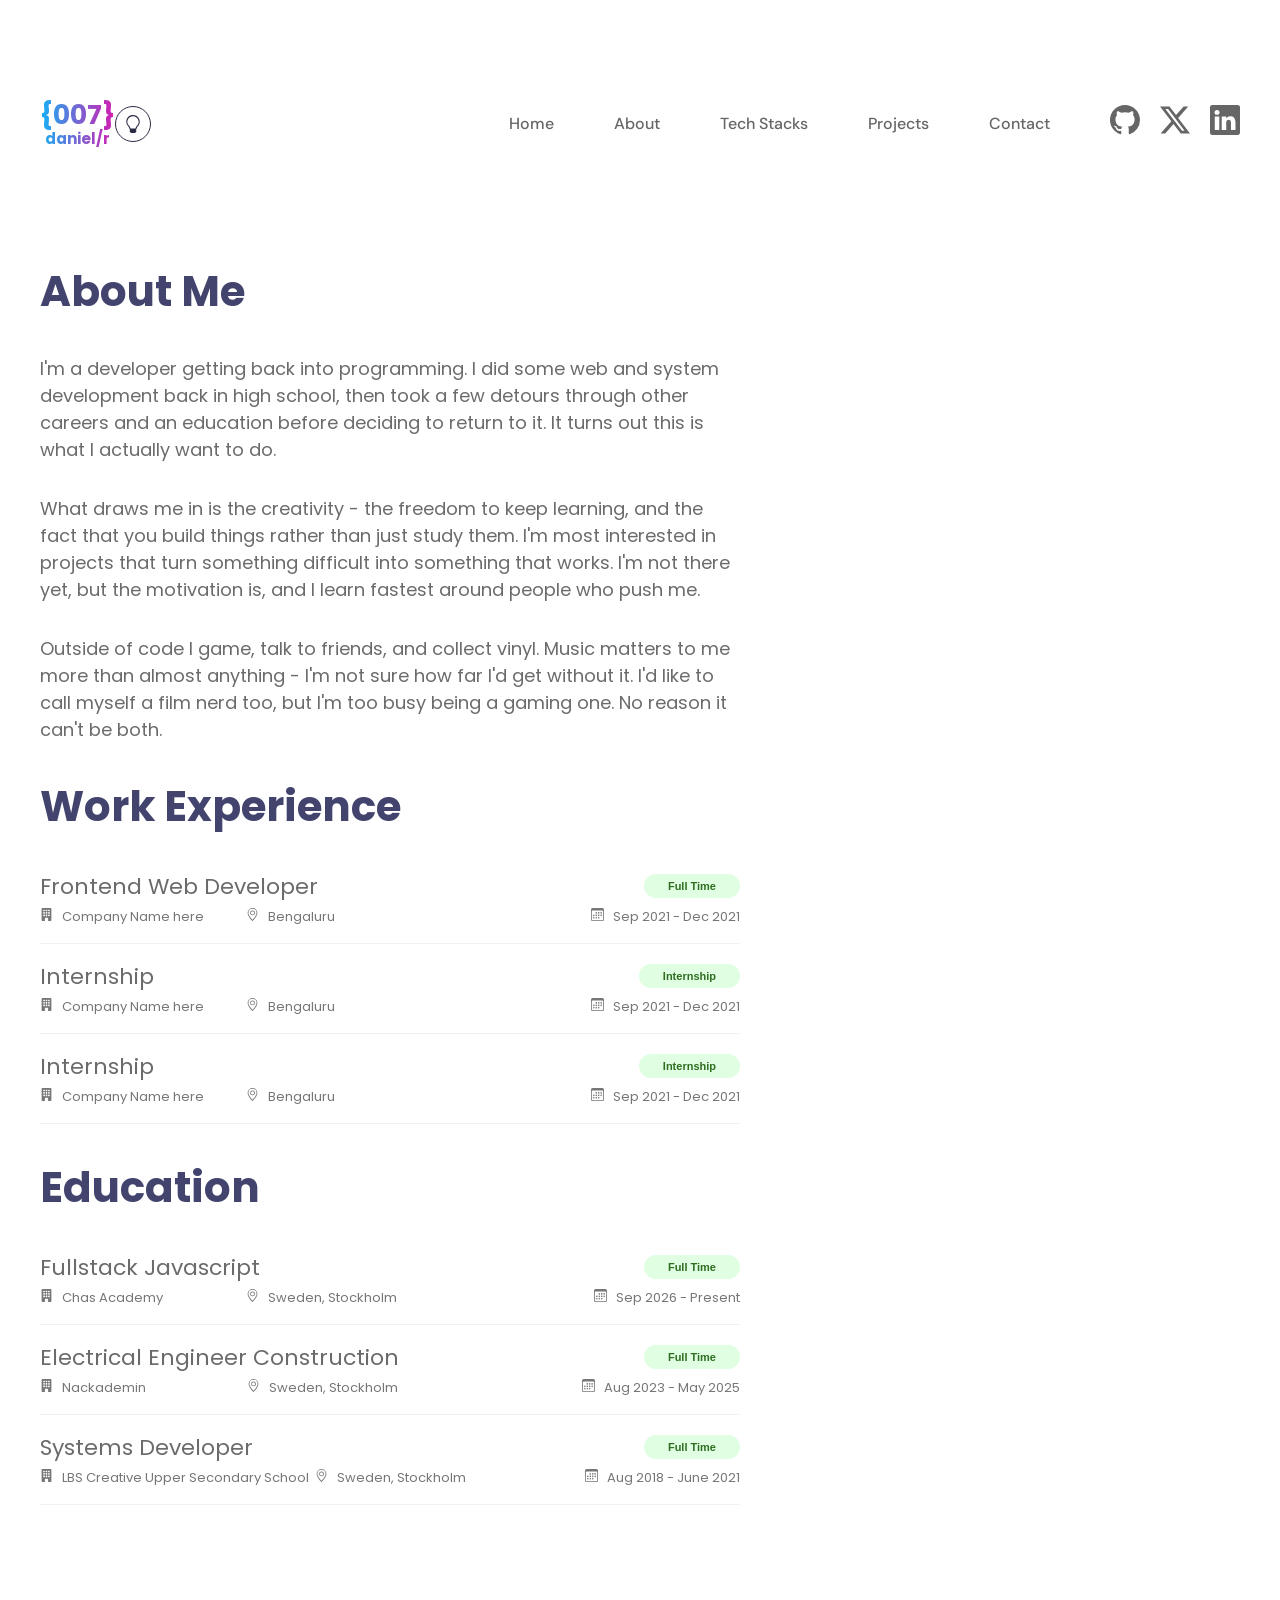
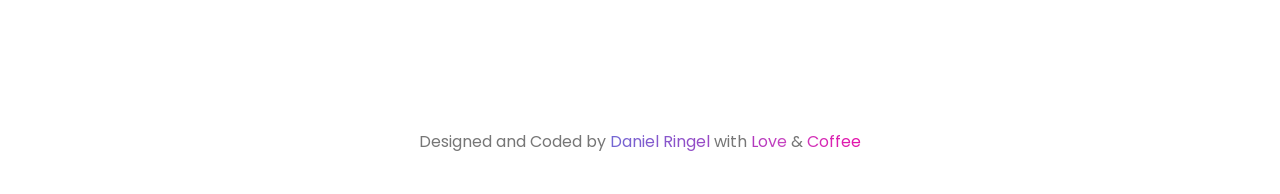
==== commit 8d61a4fa: "Add style theme for toggle button" ====
--- a/pages/about.html
+++ b/pages/about.html
@@ -32,6 +32,7 @@
         aria-label="Switch to dark mode"
       >
         <svg
+          aria-hidden="true"
           xmlns="http://www.w3.org/2000/svg"
           width="16"
           height="16"
--- a/css/base.css
+++ b/css/base.css
@@ -51,6 +51,26 @@
   flex-wrap: wrap;
   justify-content: space-between;
   align-items: center;
+}
+
+.theme-toggle {
+  margin-left: auto;
+  margin-right: 1rem;
+  width: 36px;
+  height: 36px;
+  border-radius: 50%;
+  display: flex;
+  align-items: center;
+  justify-content: center;
+  background: none;
+  color: var(--color-text);
+  border: 1px solid currentColor;
+  cursor: pointer;
+}
+
+.theme-toggle svg {
+  width: 18px;
+  height: 18px;
 }
 
 .logo {
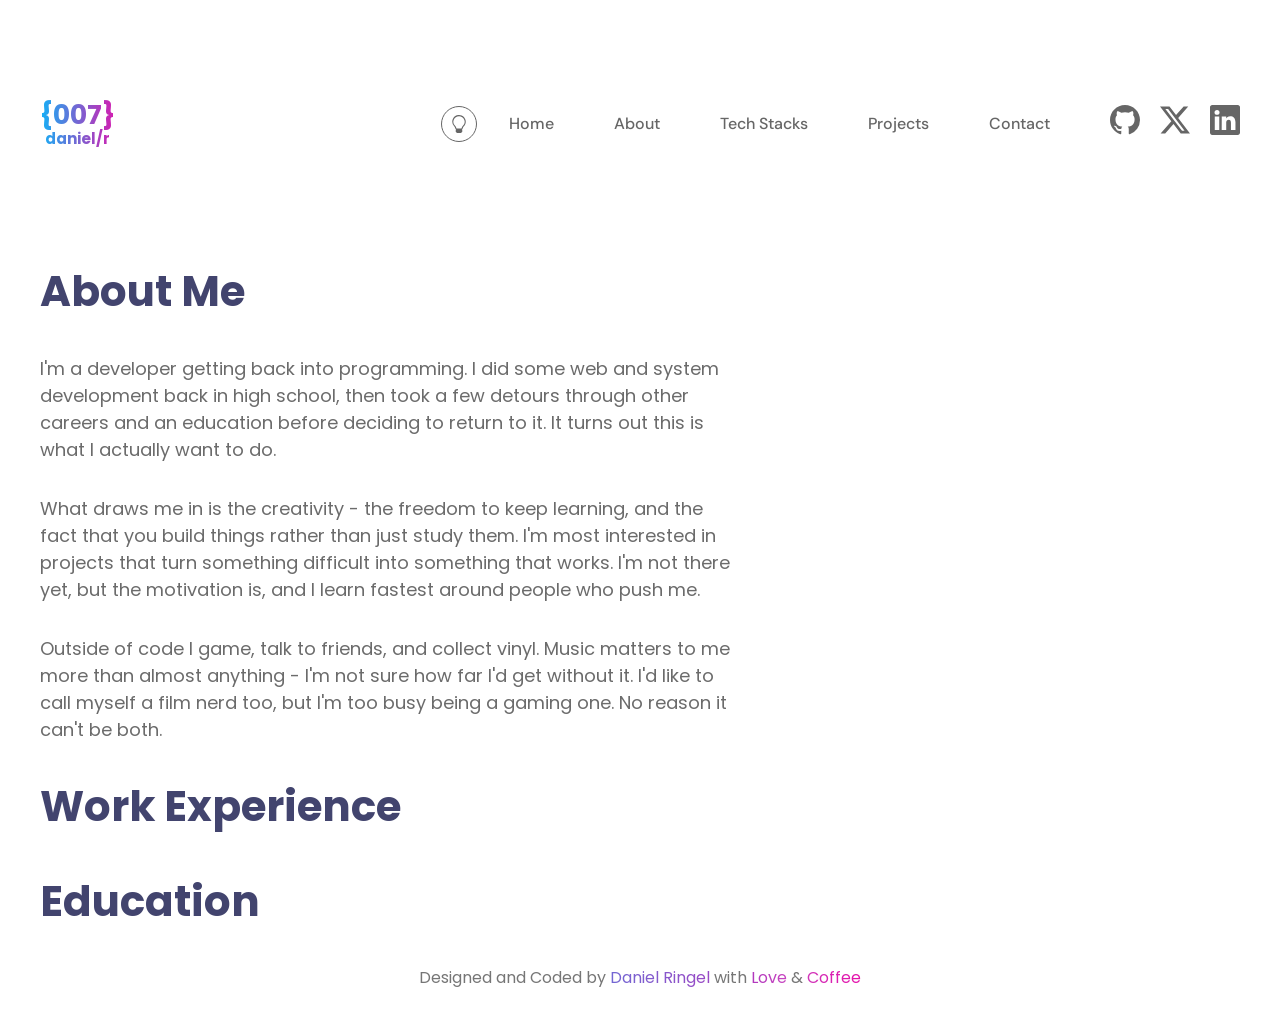
==== commit 90006584: "Replaced hardcoded CV with empty containers" ====
--- a/pages/about.html
+++ b/pages/about.html
@@ -6,6 +6,8 @@
     <link rel="stylesheet" href="../css/base.css" />
     <link rel="stylesheet" href="../css/about.css" />
     <script src="../js/theme.js" defer></script>
+    <script src="../js/menu.js" defer></script>
+    <script src="../js/cv.js" defer></script>
     <link rel="preconnect" href="https://fonts.googleapis.com" />
     <link rel="preconnect" href="https://fonts.gstatic.com" crossorigin />
     <link
@@ -45,7 +47,7 @@
           />
         </svg>
       </button>
-      <button class="list-button" aria-label="Open menu">
+      <button class="list-button" type="button" aria-label="Open menu" aria-expanded="false" aria-controls="page-list">
         <svg
           xmlns="http://www.w3.org/2000/svg"
           width="16"
@@ -60,7 +62,7 @@
         </svg>
       </button>
       <!-- Navigator for the other pages and socials -->
-      <nav>
+      <nav id="page-list">
         <!-- Clickable links that takes you to other pages -->
         <ul class="pages">
           <li><a href="../index.html">Home</a></li>
@@ -153,343 +155,14 @@
 
       <h2>Work Experience</h2>
 
-      <article class="experience">
-        <h3>Frontend Web Developer</h3>
-        <span class="tag">Full Time</span>
-        <p class="company">
-          <svg
-            xmlns="http://www.w3.org/2000/svg"
-            width="16"
-            height="16"
-            fill="currentColor"
-            class="bi bi-building-fill"
-            viewBox="0 0 16 16"
-          >
-            <path
-              d="M3 0a1 1 0 0 0-1 1v14a1 1 0 0 0 1 1h3v-3.5a.5.5 0 0 1 .5-.5h3a.5.5 0 0 1 .5.5V16h3a1 1 0 0 0 1-1V1a1 1 0 0 0-1-1zm1 2.5a.5.5 0 0 1 .5-.5h1a.5.5 0 0 1 .5.5v1a.5.5 0 0 1-.5.5h-1a.5.5 0 0 1-.5-.5zm3 0a.5.5 0 0 1 .5-.5h1a.5.5 0 0 1 .5.5v1a.5.5 0 0 1-.5.5h-1a.5.5 0 0 1-.5-.5zm3.5-.5h1a.5.5 0 0 1 .5.5v1a.5.5 0 0 1-.5.5h-1a.5.5 0 0 1-.5-.5v-1a.5.5 0 0 1 .5-.5M4 5.5a.5.5 0 0 1 .5-.5h1a.5.5 0 0 1 .5.5v1a.5.5 0 0 1-.5.5h-1a.5.5 0 0 1-.5-.5zM7.5 5h1a.5.5 0 0 1 .5.5v1a.5.5 0 0 1-.5.5h-1a.5.5 0 0 1-.5-.5v-1a.5.5 0 0 1 .5-.5m2.5.5a.5.5 0 0 1 .5-.5h1a.5.5 0 0 1 .5.5v1a.5.5 0 0 1-.5.5h-1a.5.5 0 0 1-.5-.5zM4.5 8h1a.5.5 0 0 1 .5.5v1a.5.5 0 0 1-.5.5h-1a.5.5 0 0 1-.5-.5v-1a.5.5 0 0 1 .5-.5m2.5.5a.5.5 0 0 1 .5-.5h1a.5.5 0 0 1 .5.5v1a.5.5 0 0 1-.5.5h-1a.5.5 0 0 1-.5-.5zm3.5-.5h1a.5.5 0 0 1 .5.5v1a.5.5 0 0 1-.5.5h-1a.5.5 0 0 1-.5-.5v-1a.5.5 0 0 1 .5-.5"
-            />
-          </svg>
-          <span>Company Name here</span>
-        </p>
-        <p class="location">
-          <svg
-            xmlns="http://www.w3.org/2000/svg"
-            width="16"
-            height="16"
-            fill="currentColor"
-            class="bi bi-geo-alt"
-            viewBox="0 0 16 16"
-          >
-            <path
-              d="M12.166 8.94c-.524 1.062-1.234 2.12-1.96 3.07A32 32 0 0 1 8 14.58a32 32 0 0 1-2.206-2.57c-.726-.95-1.436-2.008-1.96-3.07C3.304 7.867 3 6.862 3 6a5 5 0 0 1 10 0c0 .862-.305 1.867-.834 2.94M8 16s6-5.686 6-10A6 6 0 0 0 2 6c0 4.314 6 10 6 10"
-            />
-            <path
-              d="M8 8a2 2 0 1 1 0-4 2 2 0 0 1 0 4m0 1a3 3 0 1 0 0-6 3 3 0 0 0 0 6"
-            />
-          </svg>
-          <span>Bengaluru</span>
-        </p>
-        <p class="dates">
-          <svg
-            xmlns="http://www.w3.org/2000/svg"
-            width="16"
-            height="16"
-            fill="currentColor"
-            class="desktop-only bi bi-calendar3"
-            viewBox="0 0 16 16"
-          >
-            <path
-              d="M14 0H2a2 2 0 0 0-2 2v12a2 2 0 0 0 2 2h12a2 2 0 0 0 2-2V2a2 2 0 0 0-2-2M1 3.857C1 3.384 1.448 3 2 3h12c.552 0 1 .384 1 .857v10.286c0 .473-.448.857-1 .857H2c-.552 0-1-.384-1-.857z"
-            />
-            <path
-              d="M6.5 7a1 1 0 1 0 0-2 1 1 0 0 0 0 2m3 0a1 1 0 1 0 0-2 1 1 0 0 0 0 2m3 0a1 1 0 1 0 0-2 1 1 0 0 0 0 2m-9 3a1 1 0 1 0 0-2 1 1 0 0 0 0 2m3 0a1 1 0 1 0 0-2 1 1 0 0 0 0 2m3 0a1 1 0 1 0 0-2 1 1 0 0 0 0 2m3 0a1 1 0 1 0 0-2 1 1 0 0 0 0 2m-9 3a1 1 0 1 0 0-2 1 1 0 0 0 0 2m3 0a1 1 0 1 0 0-2 1 1 0 0 0 0 2m3 0a1 1 0 1 0 0-2 1 1 0 0 0 0 2"
-            />
-          </svg>
-          Sep 2021 - Dec 2021
-        </p>
-      </article>
-
-      <article class="experience">
-        <h3>Internship</h3>
-        <span class="tag">Internship</span>
-        <p class="company">
-          <svg
-            xmlns="http://www.w3.org/2000/svg"
-            width="16"
-            height="16"
-            fill="currentColor"
-            class="bi bi-building-fill"
-            viewBox="0 0 16 16"
-          >
-            <path
-              d="M3 0a1 1 0 0 0-1 1v14a1 1 0 0 0 1 1h3v-3.5a.5.5 0 0 1 .5-.5h3a.5.5 0 0 1 .5.5V16h3a1 1 0 0 0 1-1V1a1 1 0 0 0-1-1zm1 2.5a.5.5 0 0 1 .5-.5h1a.5.5 0 0 1 .5.5v1a.5.5 0 0 1-.5.5h-1a.5.5 0 0 1-.5-.5zm3 0a.5.5 0 0 1 .5-.5h1a.5.5 0 0 1 .5.5v1a.5.5 0 0 1-.5.5h-1a.5.5 0 0 1-.5-.5zm3.5-.5h1a.5.5 0 0 1 .5.5v1a.5.5 0 0 1-.5.5h-1a.5.5 0 0 1-.5-.5v-1a.5.5 0 0 1 .5-.5M4 5.5a.5.5 0 0 1 .5-.5h1a.5.5 0 0 1 .5.5v1a.5.5 0 0 1-.5.5h-1a.5.5 0 0 1-.5-.5zM7.5 5h1a.5.5 0 0 1 .5.5v1a.5.5 0 0 1-.5.5h-1a.5.5 0 0 1-.5-.5v-1a.5.5 0 0 1 .5-.5m2.5.5a.5.5 0 0 1 .5-.5h1a.5.5 0 0 1 .5.5v1a.5.5 0 0 1-.5.5h-1a.5.5 0 0 1-.5-.5zM4.5 8h1a.5.5 0 0 1 .5.5v1a.5.5 0 0 1-.5.5h-1a.5.5 0 0 1-.5-.5v-1a.5.5 0 0 1 .5-.5m2.5.5a.5.5 0 0 1 .5-.5h1a.5.5 0 0 1 .5.5v1a.5.5 0 0 1-.5.5h-1a.5.5 0 0 1-.5-.5zm3.5-.5h1a.5.5 0 0 1 .5.5v1a.5.5 0 0 1-.5.5h-1a.5.5 0 0 1-.5-.5v-1a.5.5 0 0 1 .5-.5"
-            />
-          </svg>
-          <span>Company Name here</span>
-        </p>
-        <p class="location">
-          <svg
-            xmlns="http://www.w3.org/2000/svg"
-            width="16"
-            height="16"
-            fill="currentColor"
-            class="bi bi-geo-alt"
-            viewBox="0 0 16 16"
-          >
-            <path
-              d="M12.166 8.94c-.524 1.062-1.234 2.12-1.96 3.07A32 32 0 0 1 8 14.58a32 32 0 0 1-2.206-2.57c-.726-.95-1.436-2.008-1.96-3.07C3.304 7.867 3 6.862 3 6a5 5 0 0 1 10 0c0 .862-.305 1.867-.834 2.94M8 16s6-5.686 6-10A6 6 0 0 0 2 6c0 4.314 6 10 6 10"
-            />
-            <path
-              d="M8 8a2 2 0 1 1 0-4 2 2 0 0 1 0 4m0 1a3 3 0 1 0 0-6 3 3 0 0 0 0 6"
-            />
-          </svg>
-          <span>Bengaluru</span>
-        </p>
-        <p class="dates">
-          <svg
-            xmlns="http://www.w3.org/2000/svg"
-            width="16"
-            height="16"
-            fill="currentColor"
-            class="desktop-only bi bi-calendar3"
-            viewBox="0 0 16 16"
-          >
-            <path
-              d="M14 0H2a2 2 0 0 0-2 2v12a2 2 0 0 0 2 2h12a2 2 0 0 0 2-2V2a2 2 0 0 0-2-2M1 3.857C1 3.384 1.448 3 2 3h12c.552 0 1 .384 1 .857v10.286c0 .473-.448.857-1 .857H2c-.552 0-1-.384-1-.857z"
-            />
-            <path
-              d="M6.5 7a1 1 0 1 0 0-2 1 1 0 0 0 0 2m3 0a1 1 0 1 0 0-2 1 1 0 0 0 0 2m3 0a1 1 0 1 0 0-2 1 1 0 0 0 0 2m-9 3a1 1 0 1 0 0-2 1 1 0 0 0 0 2m3 0a1 1 0 1 0 0-2 1 1 0 0 0 0 2m3 0a1 1 0 1 0 0-2 1 1 0 0 0 0 2m3 0a1 1 0 1 0 0-2 1 1 0 0 0 0 2m-9 3a1 1 0 1 0 0-2 1 1 0 0 0 0 2m3 0a1 1 0 1 0 0-2 1 1 0 0 0 0 2m3 0a1 1 0 1 0 0-2 1 1 0 0 0 0 2"
-            />
-          </svg>
-          Sep 2021 - Dec 2021
-        </p>
-      </article>
-
-      <article class="experience">
-        <h3>Internship</h3>
-        <span class="tag">Internship</span>
-        <p class="company">
-          <svg
-            xmlns="http://www.w3.org/2000/svg"
-            width="16"
-            height="16"
-            fill="currentColor"
-            class="bi bi-building-fill"
-            viewBox="0 0 16 16"
-          >
-            <path
-              d="M3 0a1 1 0 0 0-1 1v14a1 1 0 0 0 1 1h3v-3.5a.5.5 0 0 1 .5-.5h3a.5.5 0 0 1 .5.5V16h3a1 1 0 0 0 1-1V1a1 1 0 0 0-1-1zm1 2.5a.5.5 0 0 1 .5-.5h1a.5.5 0 0 1 .5.5v1a.5.5 0 0 1-.5.5h-1a.5.5 0 0 1-.5-.5zm3 0a.5.5 0 0 1 .5-.5h1a.5.5 0 0 1 .5.5v1a.5.5 0 0 1-.5.5h-1a.5.5 0 0 1-.5-.5zm3.5-.5h1a.5.5 0 0 1 .5.5v1a.5.5 0 0 1-.5.5h-1a.5.5 0 0 1-.5-.5v-1a.5.5 0 0 1 .5-.5M4 5.5a.5.5 0 0 1 .5-.5h1a.5.5 0 0 1 .5.5v1a.5.5 0 0 1-.5.5h-1a.5.5 0 0 1-.5-.5zM7.5 5h1a.5.5 0 0 1 .5.5v1a.5.5 0 0 1-.5.5h-1a.5.5 0 0 1-.5-.5v-1a.5.5 0 0 1 .5-.5m2.5.5a.5.5 0 0 1 .5-.5h1a.5.5 0 0 1 .5.5v1a.5.5 0 0 1-.5.5h-1a.5.5 0 0 1-.5-.5zM4.5 8h1a.5.5 0 0 1 .5.5v1a.5.5 0 0 1-.5.5h-1a.5.5 0 0 1-.5-.5v-1a.5.5 0 0 1 .5-.5m2.5.5a.5.5 0 0 1 .5-.5h1a.5.5 0 0 1 .5.5v1a.5.5 0 0 1-.5.5h-1a.5.5 0 0 1-.5-.5zm3.5-.5h1a.5.5 0 0 1 .5.5v1a.5.5 0 0 1-.5.5h-1a.5.5 0 0 1-.5-.5v-1a.5.5 0 0 1 .5-.5"
-            />
-          </svg>
-          <span>Company Name here</span>
-        </p>
-        <p class="location">
-          <svg
-            xmlns="http://www.w3.org/2000/svg"
-            width="16"
-            height="16"
-            fill="currentColor"
-            class="bi bi-geo-alt"
-            viewBox="0 0 16 16"
-          >
-            <path
-              d="M12.166 8.94c-.524 1.062-1.234 2.12-1.96 3.07A32 32 0 0 1 8 14.58a32 32 0 0 1-2.206-2.57c-.726-.95-1.436-2.008-1.96-3.07C3.304 7.867 3 6.862 3 6a5 5 0 0 1 10 0c0 .862-.305 1.867-.834 2.94M8 16s6-5.686 6-10A6 6 0 0 0 2 6c0 4.314 6 10 6 10"
-            />
-            <path
-              d="M8 8a2 2 0 1 1 0-4 2 2 0 0 1 0 4m0 1a3 3 0 1 0 0-6 3 3 0 0 0 0 6"
-            />
-          </svg>
-          <span>Bengaluru</span>
-        </p>
-        <p class="dates">
-          <svg
-            xmlns="http://www.w3.org/2000/svg"
-            width="16"
-            height="16"
-            fill="currentColor"
-            class="desktop-only bi bi-calendar3"
-            viewBox="0 0 16 16"
-          >
-            <path
-              d="M14 0H2a2 2 0 0 0-2 2v12a2 2 0 0 0 2 2h12a2 2 0 0 0 2-2V2a2 2 0 0 0-2-2M1 3.857C1 3.384 1.448 3 2 3h12c.552 0 1 .384 1 .857v10.286c0 .473-.448.857-1 .857H2c-.552 0-1-.384-1-.857z"
-            />
-            <path
-              d="M6.5 7a1 1 0 1 0 0-2 1 1 0 0 0 0 2m3 0a1 1 0 1 0 0-2 1 1 0 0 0 0 2m3 0a1 1 0 1 0 0-2 1 1 0 0 0 0 2m-9 3a1 1 0 1 0 0-2 1 1 0 0 0 0 2m3 0a1 1 0 1 0 0-2 1 1 0 0 0 0 2m3 0a1 1 0 1 0 0-2 1 1 0 0 0 0 2m3 0a1 1 0 1 0 0-2 1 1 0 0 0 0 2m-9 3a1 1 0 1 0 0-2 1 1 0 0 0 0 2m3 0a1 1 0 1 0 0-2 1 1 0 0 0 0 2m3 0a1 1 0 1 0 0-2 1 1 0 0 0 0 2"
-            />
-          </svg>
-          Sep 2021 - Dec 2021
-        </p>
-      </article>
+      
+      <div class="cv-list" id="work-list"></div>
 
       <h2>Education</h2>
 
-      <article class="experience">
-        <h3>Fullstack Javascript</h3>
-        <span class="tag">Full Time</span>
-        <p class="company">
-          <svg
-            xmlns="http://www.w3.org/2000/svg"
-            width="16"
-            height="16"
-            fill="currentColor"
-            class="bi bi-building-fill"
-            viewBox="0 0 16 16"
-          >
-            <path
-              d="M3 0a1 1 0 0 0-1 1v14a1 1 0 0 0 1 1h3v-3.5a.5.5 0 0 1 .5-.5h3a.5.5 0 0 1 .5.5V16h3a1 1 0 0 0 1-1V1a1 1 0 0 0-1-1zm1 2.5a.5.5 0 0 1 .5-.5h1a.5.5 0 0 1 .5.5v1a.5.5 0 0 1-.5.5h-1a.5.5 0 0 1-.5-.5zm3 0a.5.5 0 0 1 .5-.5h1a.5.5 0 0 1 .5.5v1a.5.5 0 0 1-.5.5h-1a.5.5 0 0 1-.5-.5zm3.5-.5h1a.5.5 0 0 1 .5.5v1a.5.5 0 0 1-.5.5h-1a.5.5 0 0 1-.5-.5v-1a.5.5 0 0 1 .5-.5M4 5.5a.5.5 0 0 1 .5-.5h1a.5.5 0 0 1 .5.5v1a.5.5 0 0 1-.5.5h-1a.5.5 0 0 1-.5-.5zM7.5 5h1a.5.5 0 0 1 .5.5v1a.5.5 0 0 1-.5.5h-1a.5.5 0 0 1-.5-.5v-1a.5.5 0 0 1 .5-.5m2.5.5a.5.5 0 0 1 .5-.5h1a.5.5 0 0 1 .5.5v1a.5.5 0 0 1-.5.5h-1a.5.5 0 0 1-.5-.5zM4.5 8h1a.5.5 0 0 1 .5.5v1a.5.5 0 0 1-.5.5h-1a.5.5 0 0 1-.5-.5v-1a.5.5 0 0 1 .5-.5m2.5.5a.5.5 0 0 1 .5-.5h1a.5.5 0 0 1 .5.5v1a.5.5 0 0 1-.5.5h-1a.5.5 0 0 1-.5-.5zm3.5-.5h1a.5.5 0 0 1 .5.5v1a.5.5 0 0 1-.5.5h-1a.5.5 0 0 1-.5-.5v-1a.5.5 0 0 1 .5-.5"
-            />
-          </svg>
-          <span>Chas Academy</span>
-        </p>
-        <p class="location">
-          <svg
-            xmlns="http://www.w3.org/2000/svg"
-            width="16"
-            height="16"
-            fill="currentColor"
-            class="bi bi-geo-alt"
-            viewBox="0 0 16 16"
-          >
-            <path
-              d="M12.166 8.94c-.524 1.062-1.234 2.12-1.96 3.07A32 32 0 0 1 8 14.58a32 32 0 0 1-2.206-2.57c-.726-.95-1.436-2.008-1.96-3.07C3.304 7.867 3 6.862 3 6a5 5 0 0 1 10 0c0 .862-.305 1.867-.834 2.94M8 16s6-5.686 6-10A6 6 0 0 0 2 6c0 4.314 6 10 6 10"
-            />
-            <path
-              d="M8 8a2 2 0 1 1 0-4 2 2 0 0 1 0 4m0 1a3 3 0 1 0 0-6 3 3 0 0 0 0 6"
-            />
-          </svg>
-          <span>Sweden, Stockholm</span>
-        </p>
-        <p class="dates">
-          <svg
-            xmlns="http://www.w3.org/2000/svg"
-            width="16"
-            height="16"
-            fill="currentColor"
-            class="desktop-only bi bi-calendar3"
-            viewBox="0 0 16 16"
-          >
-            <path
-              d="M14 0H2a2 2 0 0 0-2 2v12a2 2 0 0 0 2 2h12a2 2 0 0 0 2-2V2a2 2 0 0 0-2-2M1 3.857C1 3.384 1.448 3 2 3h12c.552 0 1 .384 1 .857v10.286c0 .473-.448.857-1 .857H2c-.552 0-1-.384-1-.857z"
-            />
-            <path
-              d="M6.5 7a1 1 0 1 0 0-2 1 1 0 0 0 0 2m3 0a1 1 0 1 0 0-2 1 1 0 0 0 0 2m3 0a1 1 0 1 0 0-2 1 1 0 0 0 0 2m-9 3a1 1 0 1 0 0-2 1 1 0 0 0 0 2m3 0a1 1 0 1 0 0-2 1 1 0 0 0 0 2m3 0a1 1 0 1 0 0-2 1 1 0 0 0 0 2m3 0a1 1 0 1 0 0-2 1 1 0 0 0 0 2m-9 3a1 1 0 1 0 0-2 1 1 0 0 0 0 2m3 0a1 1 0 1 0 0-2 1 1 0 0 0 0 2m3 0a1 1 0 1 0 0-2 1 1 0 0 0 0 2"
-            />
-          </svg>
-          Sep 2026 - Present
-        </p>
-      </article>
+     
+      <div class="cv-list" id="education-list"></div>
 
-      <article class="experience">
-        <h3>Electrical Engineer Construction</h3>
-        <span class="tag">Full Time</span>
-        <p class="company">
-          <svg
-            xmlns="http://www.w3.org/2000/svg"
-            width="16"
-            height="16"
-            fill="currentColor"
-            class="bi bi-building-fill"
-            viewBox="0 0 16 16"
-          >
-            <path
-              d="M3 0a1 1 0 0 0-1 1v14a1 1 0 0 0 1 1h3v-3.5a.5.5 0 0 1 .5-.5h3a.5.5 0 0 1 .5.5V16h3a1 1 0 0 0 1-1V1a1 1 0 0 0-1-1zm1 2.5a.5.5 0 0 1 .5-.5h1a.5.5 0 0 1 .5.5v1a.5.5 0 0 1-.5.5h-1a.5.5 0 0 1-.5-.5zm3 0a.5.5 0 0 1 .5-.5h1a.5.5 0 0 1 .5.5v1a.5.5 0 0 1-.5.5h-1a.5.5 0 0 1-.5-.5zm3.5-.5h1a.5.5 0 0 1 .5.5v1a.5.5 0 0 1-.5.5h-1a.5.5 0 0 1-.5-.5v-1a.5.5 0 0 1 .5-.5M4 5.5a.5.5 0 0 1 .5-.5h1a.5.5 0 0 1 .5.5v1a.5.5 0 0 1-.5.5h-1a.5.5 0 0 1-.5-.5zM7.5 5h1a.5.5 0 0 1 .5.5v1a.5.5 0 0 1-.5.5h-1a.5.5 0 0 1-.5-.5v-1a.5.5 0 0 1 .5-.5m2.5.5a.5.5 0 0 1 .5-.5h1a.5.5 0 0 1 .5.5v1a.5.5 0 0 1-.5.5h-1a.5.5 0 0 1-.5-.5zM4.5 8h1a.5.5 0 0 1 .5.5v1a.5.5 0 0 1-.5.5h-1a.5.5 0 0 1-.5-.5v-1a.5.5 0 0 1 .5-.5m2.5.5a.5.5 0 0 1 .5-.5h1a.5.5 0 0 1 .5.5v1a.5.5 0 0 1-.5.5h-1a.5.5 0 0 1-.5-.5zm3.5-.5h1a.5.5 0 0 1 .5.5v1a.5.5 0 0 1-.5.5h-1a.5.5 0 0 1-.5-.5v-1a.5.5 0 0 1 .5-.5"
-            />
-          </svg>
-          <span>Nackademin</span>
-        </p>
-        <p class="location">
-          <svg
-            xmlns="http://www.w3.org/2000/svg"
-            width="16"
-            height="16"
-            fill="currentColor"
-            class="bi bi-geo-alt"
-            viewBox="0 0 16 16"
-          >
-            <path
-              d="M12.166 8.94c-.524 1.062-1.234 2.12-1.96 3.07A32 32 0 0 1 8 14.58a32 32 0 0 1-2.206-2.57c-.726-.95-1.436-2.008-1.96-3.07C3.304 7.867 3 6.862 3 6a5 5 0 0 1 10 0c0 .862-.305 1.867-.834 2.94M8 16s6-5.686 6-10A6 6 0 0 0 2 6c0 4.314 6 10 6 10"
-            />
-            <path
-              d="M8 8a2 2 0 1 1 0-4 2 2 0 0 1 0 4m0 1a3 3 0 1 0 0-6 3 3 0 0 0 0 6"
-            />
-          </svg>
-          <span>Sweden, Stockholm</span>
-        </p>
-        <p class="dates">
-          <svg
-            xmlns="http://www.w3.org/2000/svg"
-            width="16"
-            height="16"
-            fill="currentColor"
-            class="desktop-only bi bi-calendar3"
-            viewBox="0 0 16 16"
-          >
-            <path
-              d="M14 0H2a2 2 0 0 0-2 2v12a2 2 0 0 0 2 2h12a2 2 0 0 0 2-2V2a2 2 0 0 0-2-2M1 3.857C1 3.384 1.448 3 2 3h12c.552 0 1 .384 1 .857v10.286c0 .473-.448.857-1 .857H2c-.552 0-1-.384-1-.857z"
-            />
-            <path
-              d="M6.5 7a1 1 0 1 0 0-2 1 1 0 0 0 0 2m3 0a1 1 0 1 0 0-2 1 1 0 0 0 0 2m3 0a1 1 0 1 0 0-2 1 1 0 0 0 0 2m-9 3a1 1 0 1 0 0-2 1 1 0 0 0 0 2m3 0a1 1 0 1 0 0-2 1 1 0 0 0 0 2m3 0a1 1 0 1 0 0-2 1 1 0 0 0 0 2m3 0a1 1 0 1 0 0-2 1 1 0 0 0 0 2m-9 3a1 1 0 1 0 0-2 1 1 0 0 0 0 2m3 0a1 1 0 1 0 0-2 1 1 0 0 0 0 2m3 0a1 1 0 1 0 0-2 1 1 0 0 0 0 2"
-            />
-          </svg>
-          Aug 2023 - May 2025
-        </p>
-      </article>
-
-      <article class="experience">
-        <h3>Systems Developer</h3>
-        <span class="tag">Full Time</span>
-        <p class="company">
-          <svg
-            xmlns="http://www.w3.org/2000/svg"
-            width="16"
-            height="16"
-            fill="currentColor"
-            class="bi bi-building-fill"
-            viewBox="0 0 16 16"
-          >
-            <path
-              d="M3 0a1 1 0 0 0-1 1v14a1 1 0 0 0 1 1h3v-3.5a.5.5 0 0 1 .5-.5h3a.5.5 0 0 1 .5.5V16h3a1 1 0 0 0 1-1V1a1 1 0 0 0-1-1zm1 2.5a.5.5 0 0 1 .5-.5h1a.5.5 0 0 1 .5.5v1a.5.5 0 0 1-.5.5h-1a.5.5 0 0 1-.5-.5zm3 0a.5.5 0 0 1 .5-.5h1a.5.5 0 0 1 .5.5v1a.5.5 0 0 1-.5.5h-1a.5.5 0 0 1-.5-.5zm3.5-.5h1a.5.5 0 0 1 .5.5v1a.5.5 0 0 1-.5.5h-1a.5.5 0 0 1-.5-.5v-1a.5.5 0 0 1 .5-.5M4 5.5a.5.5 0 0 1 .5-.5h1a.5.5 0 0 1 .5.5v1a.5.5 0 0 1-.5.5h-1a.5.5 0 0 1-.5-.5zM7.5 5h1a.5.5 0 0 1 .5.5v1a.5.5 0 0 1-.5.5h-1a.5.5 0 0 1-.5-.5v-1a.5.5 0 0 1 .5-.5m2.5.5a.5.5 0 0 1 .5-.5h1a.5.5 0 0 1 .5.5v1a.5.5 0 0 1-.5.5h-1a.5.5 0 0 1-.5-.5zM4.5 8h1a.5.5 0 0 1 .5.5v1a.5.5 0 0 1-.5.5h-1a.5.5 0 0 1-.5-.5v-1a.5.5 0 0 1 .5-.5m2.5.5a.5.5 0 0 1 .5-.5h1a.5.5 0 0 1 .5.5v1a.5.5 0 0 1-.5.5h-1a.5.5 0 0 1-.5-.5zm3.5-.5h1a.5.5 0 0 1 .5.5v1a.5.5 0 0 1-.5.5h-1a.5.5 0 0 1-.5-.5v-1a.5.5 0 0 1 .5-.5"
-            />
-          </svg>
-          <span>LBS Creative Upper Secondary School</span>
-        </p>
-        <p class="location">
-          <svg
-            xmlns="http://www.w3.org/2000/svg"
-            width="16"
-            height="16"
-            fill="currentColor"
-            class="bi bi-geo-alt"
-            viewBox="0 0 16 16"
-          >
-            <path
-              d="M12.166 8.94c-.524 1.062-1.234 2.12-1.96 3.07A32 32 0 0 1 8 14.58a32 32 0 0 1-2.206-2.57c-.726-.95-1.436-2.008-1.96-3.07C3.304 7.867 3 6.862 3 6a5 5 0 0 1 10 0c0 .862-.305 1.867-.834 2.94M8 16s6-5.686 6-10A6 6 0 0 0 2 6c0 4.314 6 10 6 10"
-            />
-            <path
-              d="M8 8a2 2 0 1 1 0-4 2 2 0 0 1 0 4m0 1a3 3 0 1 0 0-6 3 3 0 0 0 0 6"
-            />
-          </svg>
-          <span>Sweden, Stockholm</span>
-        </p>
-        <p class="dates">
-          <svg
-            xmlns="http://www.w3.org/2000/svg"
-            width="16"
-            height="16"
-            fill="currentColor"
-            class="desktop-only bi bi-calendar3"
-            viewBox="0 0 16 16"
-          >
-            <path
-              d="M14 0H2a2 2 0 0 0-2 2v12a2 2 0 0 0 2 2h12a2 2 0 0 0 2-2V2a2 2 0 0 0-2-2M1 3.857C1 3.384 1.448 3 2 3h12c.552 0 1 .384 1 .857v10.286c0 .473-.448.857-1 .857H2c-.552 0-1-.384-1-.857z"
-            />
-            <path
-              d="M6.5 7a1 1 0 1 0 0-2 1 1 0 0 0 0 2m3 0a1 1 0 1 0 0-2 1 1 0 0 0 0 2m3 0a1 1 0 1 0 0-2 1 1 0 0 0 0 2m-9 3a1 1 0 1 0 0-2 1 1 0 0 0 0 2m3 0a1 1 0 1 0 0-2 1 1 0 0 0 0 2m3 0a1 1 0 1 0 0-2 1 1 0 0 0 0 2m3 0a1 1 0 1 0 0-2 1 1 0 0 0 0 2m-9 3a1 1 0 1 0 0-2 1 1 0 0 0 0 2m3 0a1 1 0 1 0 0-2 1 1 0 0 0 0 2m3 0a1 1 0 1 0 0-2 1 1 0 0 0 0 2"
-            />
-          </svg>
-          Aug 2018 - June 2021
-        </p>
-      </article>
     </main>
 
     <footer>
--- a/css/base.css
+++ b/css/base.css
@@ -114,11 +114,15 @@
 
 nav {
   width: 100%;
-  display: flex;
+  display: none;
   flex-direction: column;
   align-content: center;
   gap: 20px;
   margin-top: 24px;
+}
+
+nav.is-open {
+  display: flex;
 }
 
 .desktop-only {
@@ -213,12 +217,18 @@
   }
 
   nav {
-    flex: 1;
+    width: auto;
+    display: flex;
     flex-direction: row;
     justify-content: flex-end;
     align-items: center;
     margin-top: 0;
     gap: 60px;
+  }
+
+  .theme-toggle {
+    margin-right: 2rem;
+    color: var(--color-nav)
   }
 
   .mobile-only {
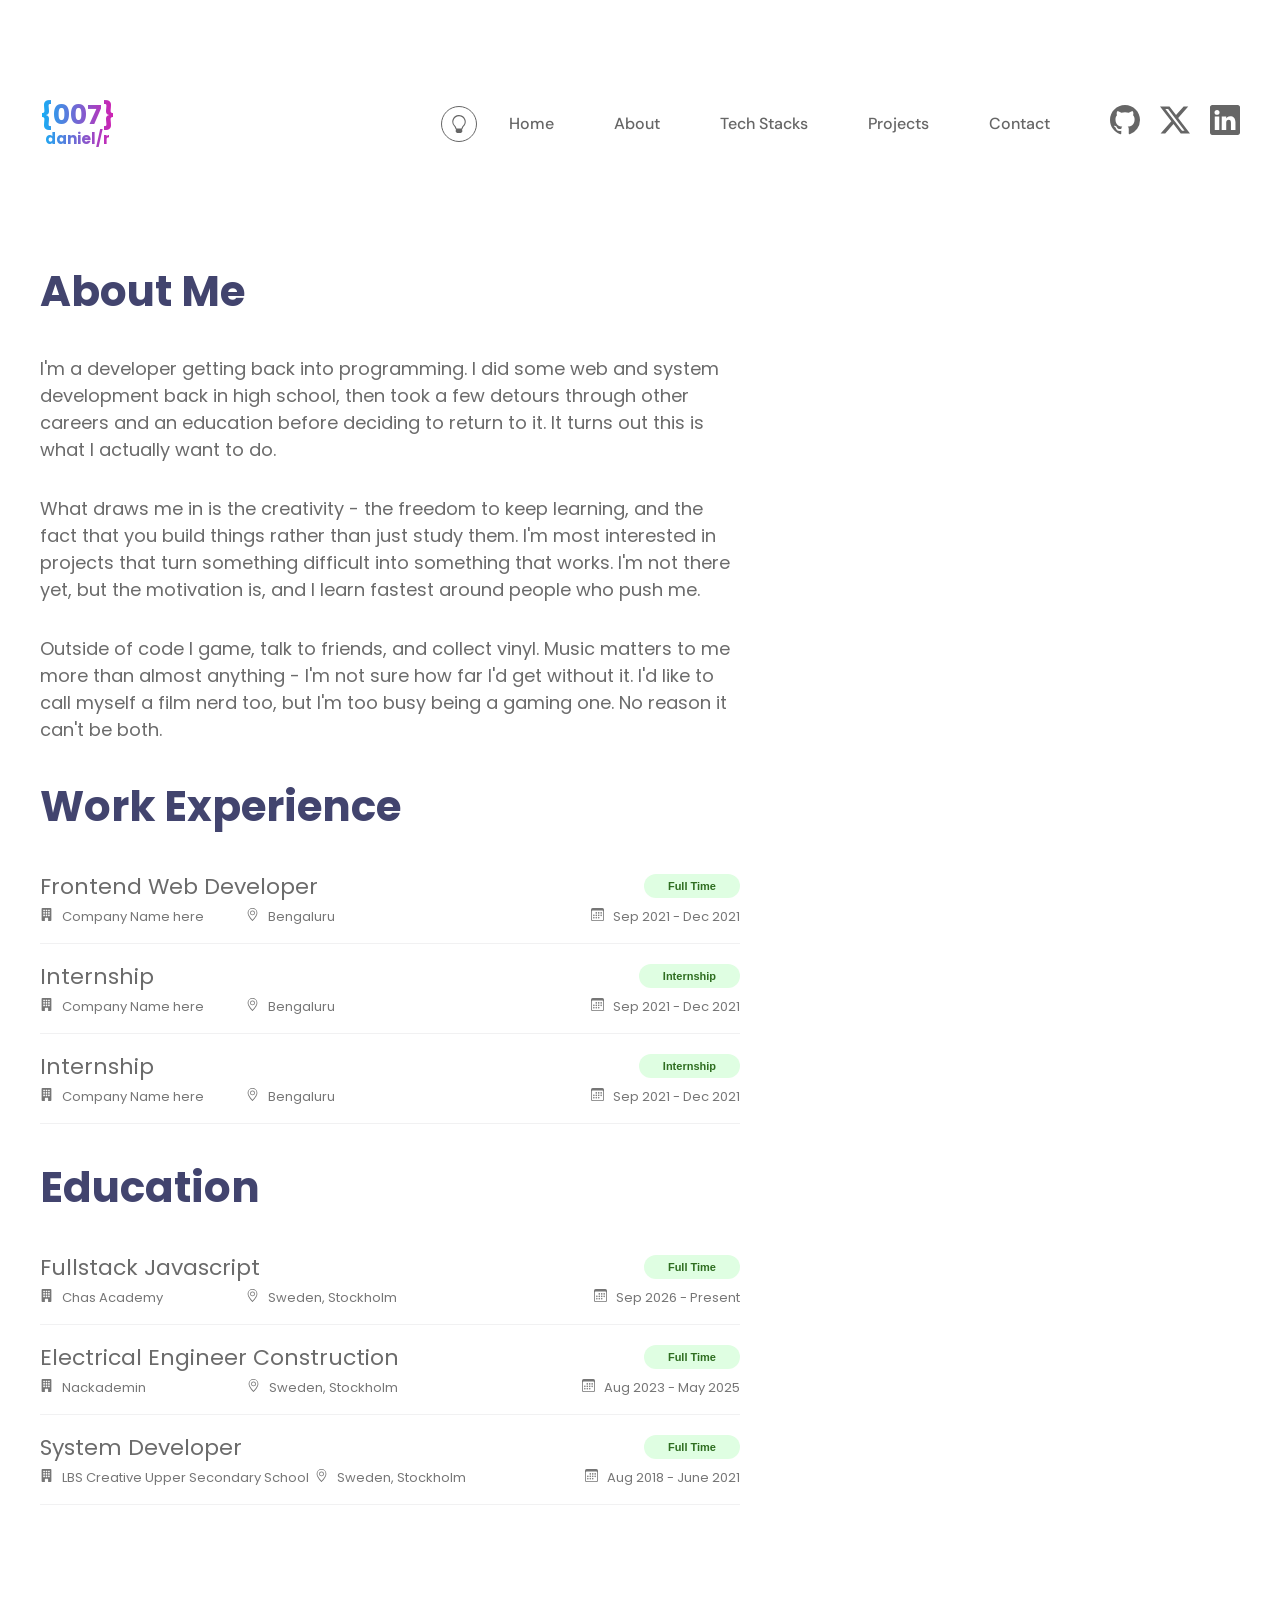
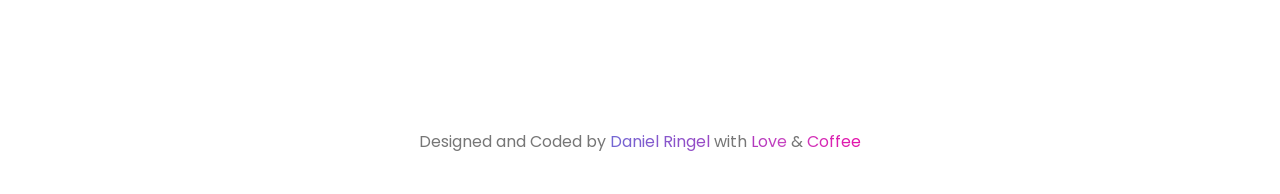
==== commit e2a993da: "Render CV from JSON and fix spacing" ====
--- a/pages/about.html
+++ b/pages/about.html
@@ -47,7 +47,13 @@
           />
         </svg>
       </button>
-      <button class="list-button" type="button" aria-label="Open menu" aria-expanded="false" aria-controls="page-list">
+      <button
+        class="list-button"
+        type="button"
+        aria-label="Open menu"
+        aria-expanded="false"
+        aria-controls="page-list"
+      >
         <svg
           xmlns="http://www.w3.org/2000/svg"
           width="16"
@@ -155,14 +161,11 @@
 
       <h2>Work Experience</h2>
 
-      
       <div class="cv-list" id="work-list"></div>
 
       <h2>Education</h2>
 
-     
       <div class="cv-list" id="education-list"></div>
-
     </main>
 
     <footer>
--- a/css/about.css
+++ b/css/about.css
@@ -171,7 +171,7 @@
     color: var(--color-text-muted-ligher);
   }
 
-  .experience:last-child {
+  #education-list .experience:last-child {
     margin-bottom: 224px;
   }
 }
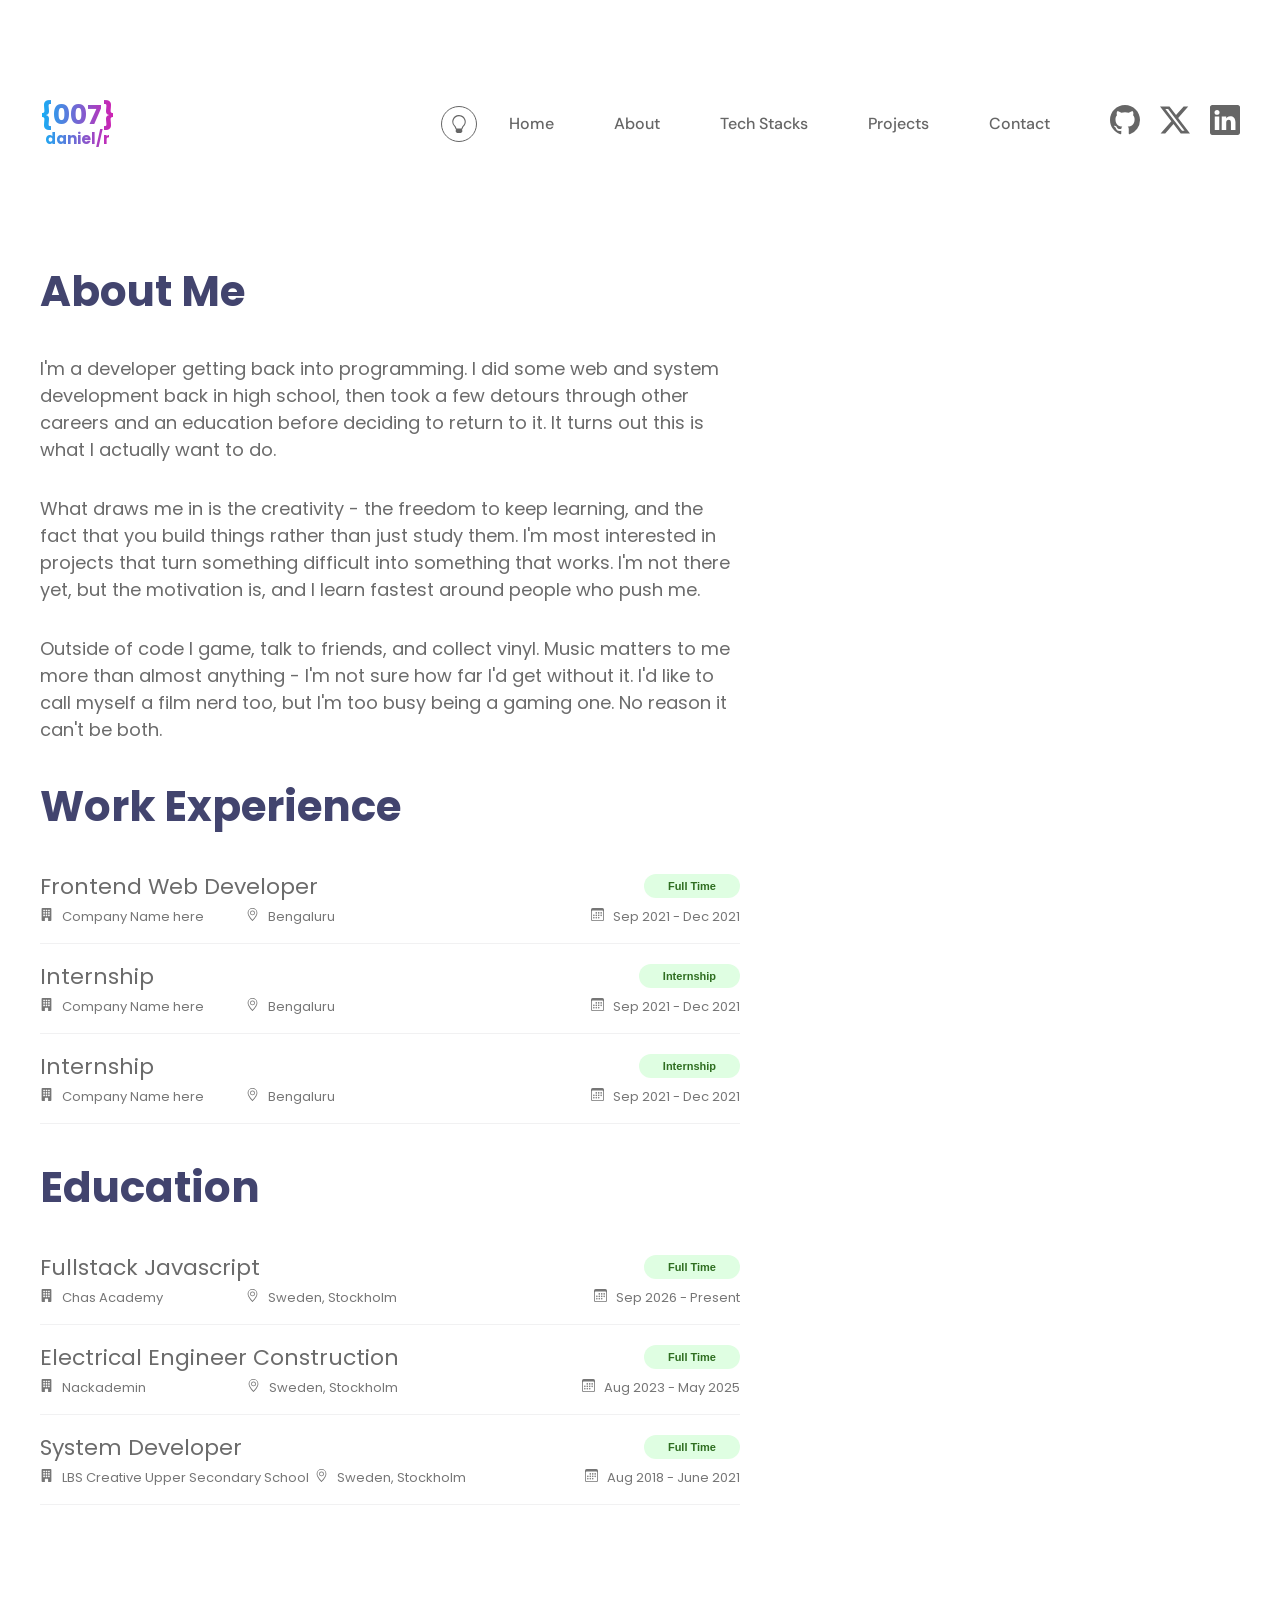
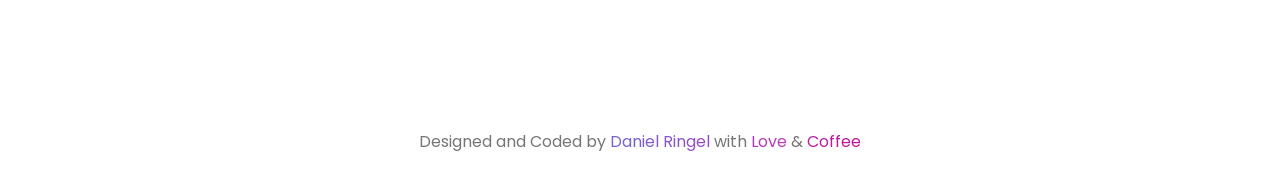
==== commit e717396d: "Remove unused cv-list class and format JS and JSON" ====
--- a/pages/about.html
+++ b/pages/about.html
@@ -161,11 +161,11 @@
 
       <h2>Work Experience</h2>
 
-      <div class="cv-list" id="work-list"></div>
+      <div id="work-list"></div>
 
       <h2>Education</h2>
 
-      <div class="cv-list" id="education-list"></div>
+      <div id="education-list"></div>
     </main>
 
     <footer>
--- a/css/base.css
+++ b/css/base.css
@@ -7,16 +7,16 @@
 :root {
   color-scheme: light;
 
-  --color-blue: #3a86ff;
+  --color-blue: #2563eb;
   --color-purple: #8c56d4;
   --color-logo-start-gradient: #13b1f6;
   --color-logo-end-gradient: #d51cb0;
   --color-author-start-gradient: #7267d3;
   --color-author-end-gradient: #9949c5;
-  --color-coffee-start-gradient: #d034b9;
-  --color-coffee-end-gradient: #e510aa;
+  --color-coffee-start-gradient: #b8209f;
+  --color-coffee-end-gradient: #c1129b;
   --color-love-start-gradient: #b038bd;
-  --color-love-end-gradient: #c845c0;
+  --color-love-end-gradient: #bb3eb4;
   --color-text: #19191a;
   --color-bg: #ffffff;
   --color-nav: #666666;
@@ -190,6 +190,15 @@
   text-align: center;
 }
 
+.visually-hidden {
+  position: absolute;
+  width: 1px;
+  height: 1px;
+  overflow: hidden;
+  clip-path: inset(50%);
+  white-space: nowrap;
+}
+
 @media (min-width: 600px) {
   body {
     padding: 40px 20px;
@@ -228,7 +237,7 @@
 
   .theme-toggle {
     margin-right: 2rem;
-    color: var(--color-nav)
+    color: var(--color-nav);
   }
 
   .mobile-only {
@@ -311,15 +320,15 @@
 :root.dark {
   color-scheme: dark;
   --color-blue: #3a86ff;
-  --color-purple: #8c56d4;
+  --color-purple: #a78bfa;
   --color-logo-start-gradient: #13b1f6;
   --color-logo-end-gradient: #d51cb0;
-  --color-author-start-gradient: #7267d3;
-  --color-author-end-gradient: #9949c5;
-  --color-coffee-start-gradient: #d034b9;
-  --color-coffee-end-gradient: #e510aa;
-  --color-love-start-gradient: #b038bd;
-  --color-love-end-gradient: #c845c0;
+  --color-author-start-gradient: #9d8cf0;
+  --color-author-end-gradient: #b088f0;
+  --color-coffee-start-gradient: #f06ec8;
+  --color-coffee-end-gradient: #ff6fc8;
+  --color-love-start-gradient: #d07ad8;
+  --color-love-end-gradient: #d68be0;
   --color-text: #d9d9d9;
   --color-bg: #191919;
   --color-nav: #a7a7a7;
